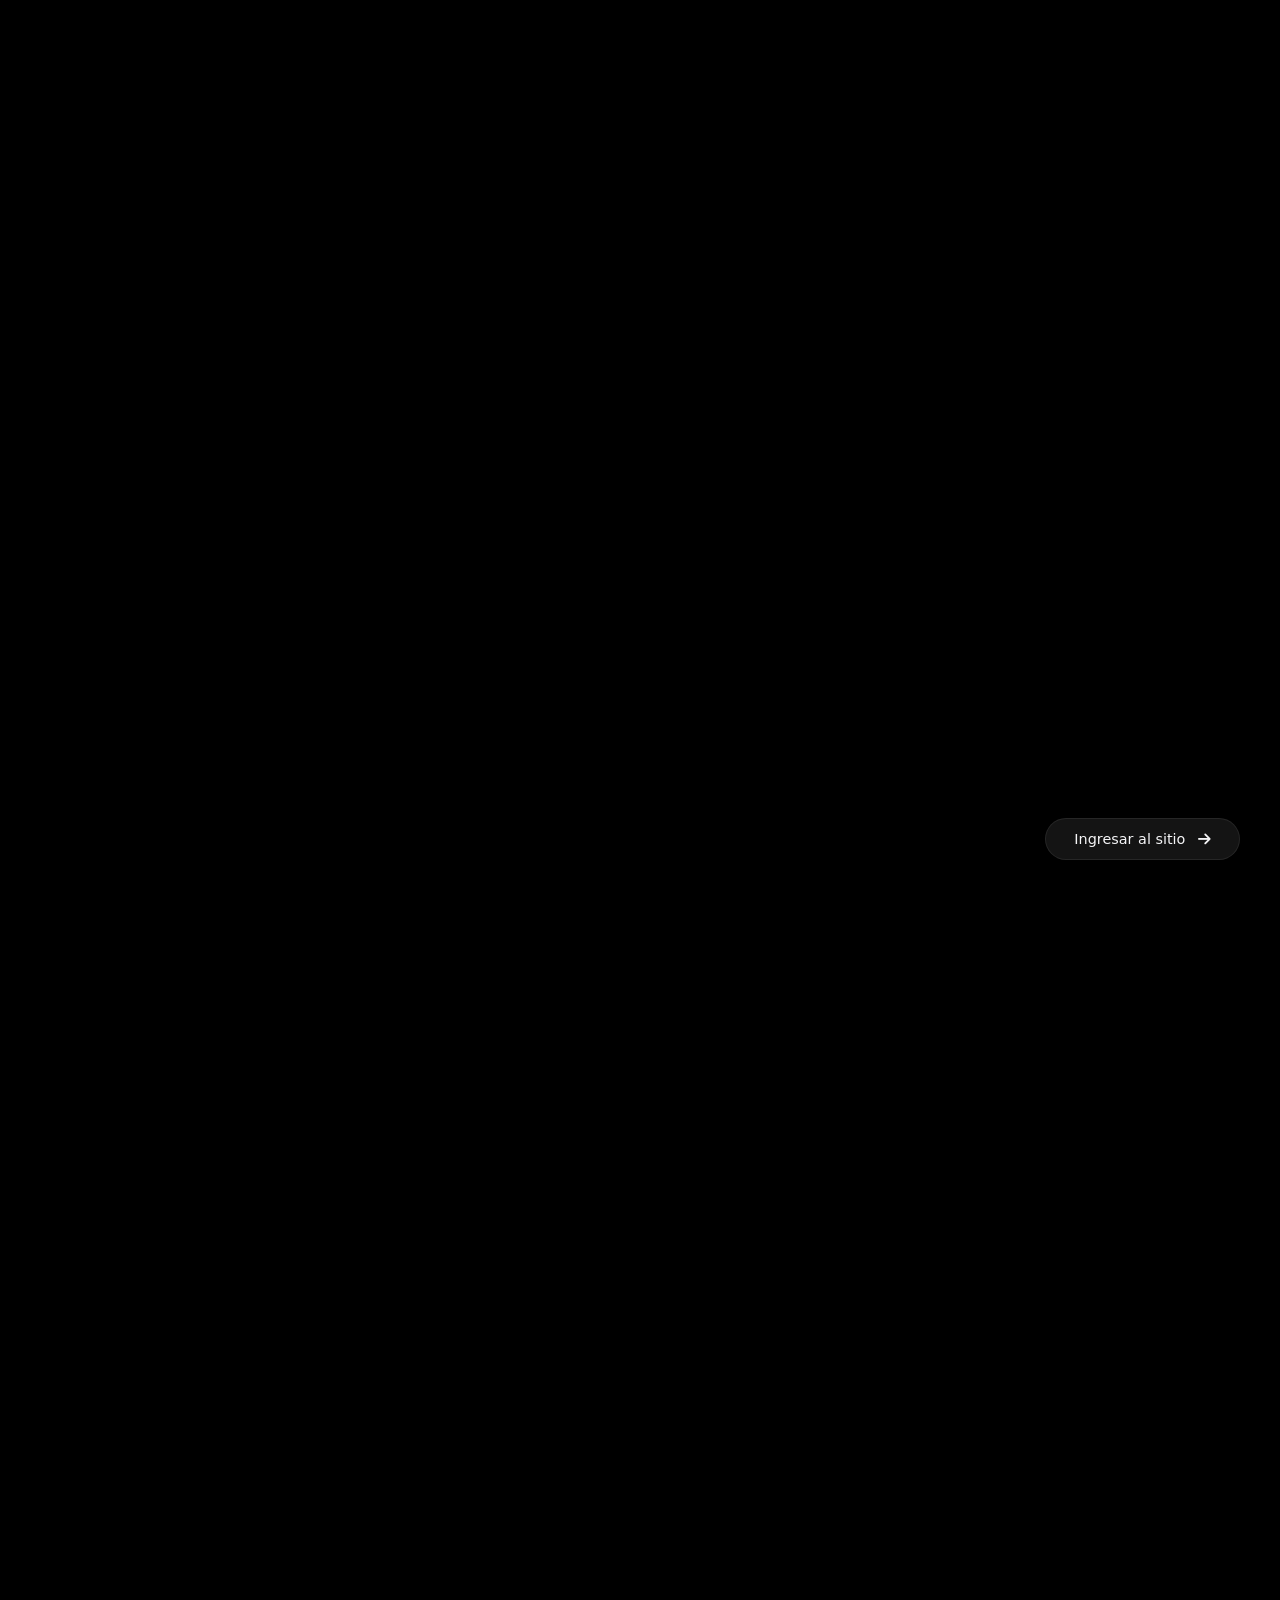
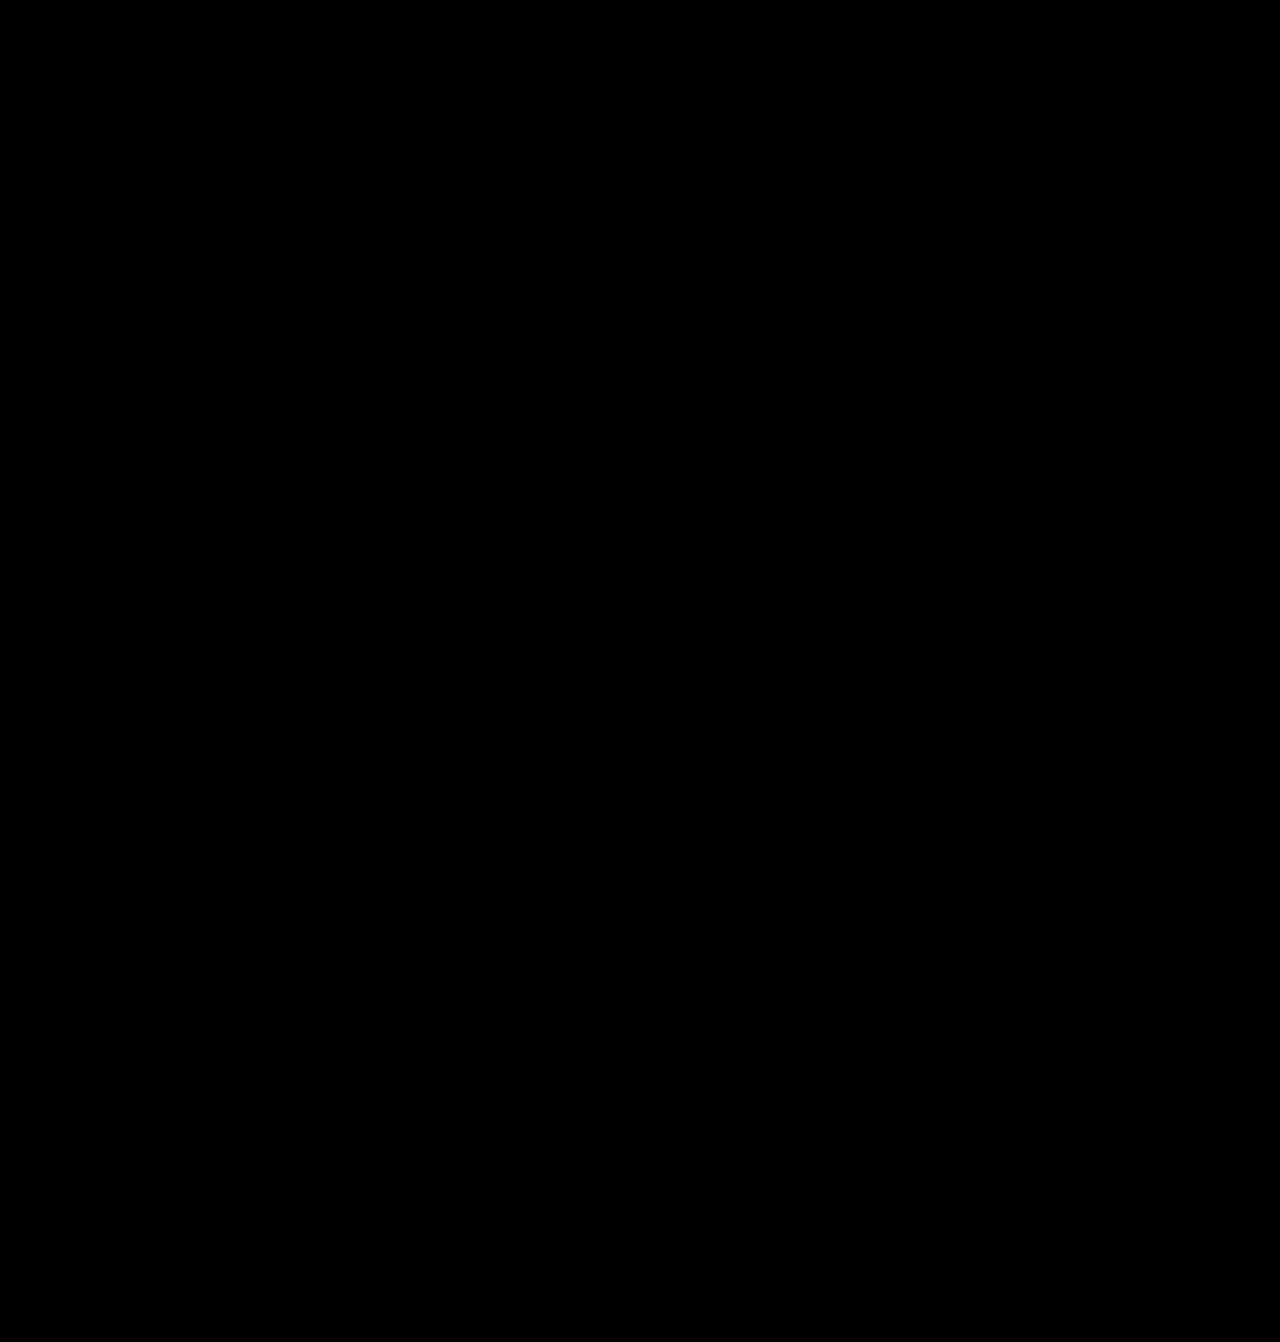
==== index.html @ df1c4340 "primer subida" ====
<!DOCTYPE html>
<html lang="es">
<head>
    <meta charset="UTF-8">
    <meta name="viewport" content="width=device-width, initial-scale=1.0">
    <title>Core Notebooks | Minimalist Premium Technology</title>
    
    <!-- Fontshare CDN: Imports General Sans (weights 400, 500, 600, 700) and Geist (weights 400, 500, 600, 700) -->
    <link href="https://api.fontshare.com/v2/css?f[]=general-sans@400,500,600,700&f[]=geist@400,500,600,700&display=swap" rel="stylesheet">
    
    <!-- FontAwesome for Premium Icons -->
    <link rel="stylesheet" href="https://cdnjs.cloudflare.com/ajax/libs/font-awesome/6.4.0/css/all.min.css">
    
    <!-- Custom CSS -->
    <link rel="stylesheet" href="style.css">
</head>
<body>

    <!-- SECTION 1: CINEMATIC FULLSCREEN INTRO OVERLAY -->
    <div id="intro-overlay" class="intro-active">
        <!-- Fullscreen Video -->
        <video id="intro-video" preload="auto" playsinline muted>
            <source src="intro.mp4" type="video/mp4">
        </video>

        <!-- Intro Text Overlay (fades in cinematically on top of video) -->
        <div id="intro-text-wrapper">
            <p class="intro-subtext animate-sub">INGENIERÍA A TU SERVICIO</p>
            <h1 class="intro-title animate-title">CORE NOTEBOOKS</h1>
            <p class="intro-description animate-desc">Importación directa de tecnología premium</p>
        </div>

        <!-- 3D Laptop Fallback Animation (shown only if video fails) -->
        <div id="laptop-fallback" class="laptop-3d" style="display: none;">
            <div class="keyboard-base"></div>
            <div class="lid-hinge">
                <div class="screen-lid">
                    <div class="screen-content">
                        <div class="core-logo-glow">
                            <i class="fa-solid fa-microchip logo-icon"></i>
                            <span>CORE</span>
                        </div>
                    </div>
                </div>
            </div>
        </div>

        <button id="skip-intro-btn" class="skip-btn">Ingresar al sitio <i class="fa-solid fa-arrow-right"></i></button>
    </div>

    <!-- SECTION 2: MAIN SITE CONTAINER -->
    <div id="app-container" class="app-hidden">
        
        <!-- HEADER / NAVIGATION -->
        <header class="main-header">
            <div class="nav-container">
                <a href="#" class="brand-logo" id="logo-link">
                    <i class="fa-solid fa-microchip"></i>
                    <span>Core Notebooks</span>
                </a>
                
                <!-- Central Navigation Menu (Geist Sans, text-base, text-foreground/90) -->
                <nav class="main-nav">
                    <a href="#hero" class="nav-link" id="nav-inicio-link">Inicio</a>
                    <a href="#catalog" class="nav-link" id="nav-catalog-link">Catálogo</a>
                    <a href="#nosotros" class="nav-link" id="nav-nosotros-link">Nosotros</a>
                    <a href="#advisor-anchor" class="nav-link" id="nav-advisor-link">Learning</a>
                    <a href="#dashboard" class="nav-link" id="nav-dashboard-link">Dashboard</a>
                </nav>

                <div class="header-actions">
                    <!-- Live exchange rate display -->
                    <div class="exchange-rate-badge" id="rate-badge" title="Cotización Dólar Blue (Live)">
                        <span>Dólar Blue: </span>
                        <strong id="blue-rate-value">Cargando...</strong>
                    </div>

                    <!-- Currency Switch Toggle (USD / ARS Blue) -->
                    <div class="currency-switch-container">
                        <span class="currency-label">USD</span>
                        <label class="switch">
                            <input type="checkbox" id="currency-toggle">
                            <span class="slider round"></span>
                        </label>
                        <span class="currency-label highlight-ars">ARS</span>
                    </div>

                    <!-- Config Settings Button -->
                    <button class="settings-btn" id="open-settings-btn" title="Configurar API Key">
                        <i class="fa-solid fa-gear"></i>
                    </button>

                    <!-- "Sign Up" button on the right (Geist Sans, text-base, font-normal) -->
                    <button class="btn-signup" id="signup-btn">Sign Up</button>
                </div>

                <!-- Mobile Menu Toggle -->
                <button class="mobile-menu-toggle" id="menu-toggle">
                    <i class="fa-solid fa-bars"></i>
                </button>
            </div>
        </header>

        <!-- LANDING VIEW CONTAINER -->
        <div id="landing-view" class="view-section">
            <!-- HERO SECTION -->
            <section id="hero" class="hero-section">
                <div class="hero-bg-glow"></div>
                <div class="hero-content">
                    <!-- Title Principal: General Sans, text-[230px], gradient effect -->
                    <h1 class="hero-main-title">CORE.</h1>
                    
                    <!-- Subtext: Centered, Geist Sans, text-lg, leading-8, opacity-80, split in 2 lines -->
                    <p class="hero-subtext-desc">
                        The most powerful hardware ever deployed<br/>for engineering and development.
                    </p>
                    
                    <!-- Action Button: Geist Sans, text-base, font-normal -->
                    <div class="hero-ctas">
                        <button class="btn-cta" id="hero-schedule-btn">Schedule a Consult</button>
                    </div>
                </div>
            </section>

            <!-- SOCIAL PROOF / MARQUEE SECTION -->
            <section class="social-proof-section">
                <div class="social-proof-container">
                    <!-- Left Intro Text: Geist Sans, text-sm, text-foreground/50, whitespace-nowrap, split in 2 lines -->
                    <div class="social-proof-intro">
                        Relied on by brands<br/>across the globe
                    </div>
                    
                    <!-- Right Brand Marquee: Geist Sans, text-base, font-semibold -->
                    <div class="brand-marquee-container">
                        <div class="brand-marquee-track">
                            <span class="brand-item">Vortex</span>
                            <span class="brand-item">Nimbus</span>
                            <span class="brand-item">Prysma</span>
                            <span class="brand-item">Aero</span>
                            <span class="brand-item">Apex</span>
                            <span class="brand-item">Spectra</span>
                            <span class="brand-item">Nova</span>
                            <span class="brand-item">Aura</span>
                            <!-- Repeat items to create endless scroll loop -->
                            <span class="brand-item">Vortex</span>
                            <span class="brand-item">Nimbus</span>
                            <span class="brand-item">Prysma</span>
                            <span class="brand-item">Aero</span>
                            <span class="brand-item">Apex</span>
                            <span class="brand-item">Spectra</span>
                            <span class="brand-item">Nova</span>
                            <span class="brand-item">Aura</span>
                        </div>
                    </div>
                </div>
            </section>

            <!-- FEATURED PRODUCTS SECTION -->
            <section id="featured-products" class="featured-section">
                <div class="section-header">
                    <span class="section-tag">Nuestras Recomendaciones</span>
                    <h2 class="section-title">Equipos Destacados</h2>
                    <p class="section-subtitle">Una selección de hardware de alta gama recomendado por ingenieros.</p>
                </div>
                <div id="featured-grid" class="products-grid">
                    <!-- Rendered dynamically -->
                </div>
                <div class="featured-cta-container" style="display: flex; justify-content: center; margin-top: 3rem;">
                    <button class="btn-cta" id="explore-catalog-btn">Explorar Catálogo Completo <i class="fa-solid fa-arrow-right"></i></button>
                </div>
            </section>

            <!-- ABOUT US SECTION -->
            <section id="nosotros" class="about-section">
                <div class="about-bg-decoration"></div>
                <div class="about-container">
                    <div class="about-content">
                        <span class="section-tag">¿Quiénes Somos?</span>
                        <h2 class="section-title">Ingeniería que importa.</h2>
                        <p class="about-text">
                            Somos <strong>Core Notebooks</strong>, un proyecto fundado por dos estudiantes de ingeniería apasionados por el hardware y la tecnología. Cansados de los sobreprecios y la falta de información técnica clara en el mercado local, decidimos unir fuerzas para importar de forma directa equipos seleccionados de alta calidad.
                        </p>
                        <div class="founders-cards">
                            <!-- Founder 1 -->
                            <div class="founder-card">
                                <div class="founder-avatar-placeholder">
                                    <i class="fa-solid fa-user-tie"></i>
                                </div>
                                <div class="founder-info">
                                    <h3>Felipe</h3>
                                    <p class="founder-title">Co-Fundador</p>
                                    <p class="founder-edu">Estudiante de Ingeniería en la <strong>UBA</strong></p>
                                </div>
                            </div>

                            <!-- Founder 2 -->
                            <div class="founder-card">
                                <div class="founder-avatar-placeholder">
                                    <i class="fa-solid fa-user-tie"></i>
                                </div>
                                <div class="founder-info">
                                    <h3>Joaquín</h3>
                                    <p class="founder-title">Co-Fundador</p>
                                    <p class="founder-edu">Estudiante de Ingeniería en la <strong>UNSAM</strong></p>
                                </div>
                            </div>
                        </div>
                        <p class="about-value-prop">
                            <i class="fa-solid fa-shield-halved"></i> Cada notebook que ingresa a nuestro catálogo es verificada técnicamente por nosotros antes de ser entregada, asegurando que recibas exactamente la potencia por la que pagás.
                        </p>
                    </div>
                    <div class="about-graphic">
                        <div class="glass-specs-box">
                            <div class="specs-title"><i class="fa-solid fa-circle-check"></i> El Compromiso Core</div>
                            <ul class="specs-list">
                                <li><i class="fa-solid fa-microchip text-accent"></i> Importación directa sin intermediarios</li>
                                <li><i class="fa-solid fa-calculator text-accent"></i> Precios claros en dólares y pesos blue</li>
                                <li><i class="fa-solid fa-laptop text-accent"></i> Asesoramiento técnico real y personalizado</li>
                                <li><i class="fa-solid fa-screwdriver-wrench text-accent"></i> Control de calidad de hardware individual</li>
                            </ul>
                        </div>
                    </div>
                </div>
            </section>

            <!-- WARRANTY SECTION -->
            <section id="warranty" class="warranty-section">
                <div class="warranty-container">
                    <div class="warranty-card-glass">
                        <div class="warranty-badge-glow"></div>
                        <div class="warranty-icon-box">
                            <i class="fa-solid fa-shield-halved"></i>
                        </div>
                        <div class="warranty-content-box">
                            <span class="section-tag">Compromiso de Confianza</span>
                            <h2 class="section-title">Garantía Absoluta Core</h2>
                            <p class="warranty-desc-text">
                                Comprar tecnología importada no tiene por qué ser un riesgo. Todos nuestros equipos incluyen la <strong>garantía original de fábrica</strong>. Adicionalmente, realizamos un control de calidad individual de hardware y pruebas de estabilidad exhaustivas antes de cada entrega. Si surge algún inconveniente, contás con soporte técnico directo con nosotros y nuestra <strong>garantía de satisfacción de devolución de dinero de 10 días</strong>.
                            </p>
                            <div class="warranty-grid">
                                <div class="w-item">
                                    <div class="w-item-icon"><i class="fa-solid fa-file-shield"></i></div>
                                    <div class="w-item-text">
                                        <h4>Garantía Oficial</h4>
                                        <p>Respaldo oficial del fabricante ante fallas mecánicas o de fábrica.</p>
                                    </div>
                                </div>
                                <div class="w-item">
                                    <div class="w-item-icon"><i class="fa-solid fa-user-shield"></i></div>
                                    <div class="w-item-text">
                                        <h4>Soporte Felipe y Joaquín</h4>
                                        <p>Atención y soporte técnico directo con nosotros, sin intermediarios ni demoras.</p>
                                    </div>
                                </div>
                                <div class="w-item">
                                    <div class="w-item-icon"><i class="fa-solid fa-rotate-left"></i></div>
                                    <div class="w-item-text">
                                        <h4>10 Días de Prueba</h4>
                                        <p>Probá la potencia de tu equipo sin compromisos. Si no te convence, te devolvemos el dinero.</p>
                                    </div>
                                </div>
                            </div>
                        </div>
                    </div>
                </div>
            </section>
        </div>

        <!-- CATALOG VIEW CONTAINER -->
        <div id="catalog-view" class="view-section hidden-view" style="display: none;">
            <!-- CATALOG SECTION -->
            <section id="catalog" class="catalog-section">
                <div class="section-header">
                    <span class="section-tag">Selección de Equipos</span>
                    <h2 class="section-title">El Catálogo Core</h2>
                    <p class="section-subtitle">Explorá nuestro stock disponible o realizá una búsqueda avanzada.</p>
                </div>

                <!-- Collapsible Filters Button -->
                <div class="filter-toggle-container" style="display: flex; justify-content: center; margin-bottom: 2.5rem;">
                    <button class="catalog-tab-btn" id="toggle-filters-btn">
                        <i class="fa-solid fa-sliders"></i> Filtros Avanzados
                    </button>
                </div>

                <!-- Filter Controls -->
                <div class="filter-panel filter-panel-collapsed" id="catalog-filter-panel">
                    <div class="search-bar-container">
                        <i class="fa-solid fa-magnifying-glass search-icon"></i>
                        <input type="text" id="catalog-search" placeholder="Buscar por procesador, ram, modelo o tipo...">
                    </div>

                    <div class="filters-row">
                        <!-- Brand Filter -->
                        <div class="filter-group">
                            <label class="filter-label">Marca</label>
                            <div class="filter-buttons" id="brand-filters">
                                <button class="filter-btn active" data-brand="all">Todas</button>
                                <button class="filter-btn" data-brand="Apple">Apple</button>
                                <button class="filter-btn" data-brand="ASUS">ASUS</button>
                                <button class="filter-btn" data-brand="Lenovo">Lenovo</button>
                                <button class="filter-btn" data-brand="HP">HP</button>
                                <button class="filter-btn" data-brand="Dell">Dell</button>
                                <button class="filter-btn" data-brand="Acer">Acer</button>
                            </div>
                        </div>

                        <!-- Category Filter -->
                        <div class="filter-group">
                            <label class="filter-label">Uso / Perfil</label>
                            <div class="filter-buttons" id="category-filters">
                                <button class="filter-btn active" data-category="all">Todos</button>
                                <button class="filter-btn" data-category="gaming" title="Gaming y Alto Rendimiento"><i class="fa-solid fa-gamepad"></i> Gaming</button>
                                <button class="filter-btn" data-category="productivity" title="Programación, Ingeniería, Oficina"><i class="fa-solid fa-laptop-code"></i> Productividad</button>
                                <button class="filter-btn" data-category="design" title="Edición de Video, Diseño Gráfico, MacBook"><i class="fa-solid fa-palette"></i> Diseño</button>
                                <button class="filter-btn" data-category="office" title="Estudios, Hogar, Oficina Básica"><i class="fa-solid fa-briefcase"></i> Oficina</button>
                            </div>
                        </div>
                    </div>

                    <div class="filters-row flex-between">
                        <!-- Price Range Slider -->
                        <div class="filter-group price-slider-group">
                            <label class="filter-label">Precio máximo: <span id="price-slider-value">$1000 USD</span></label>
                            <input type="range" id="price-range" min="300" max="4500" step="100" value="4500">
                        </div>

                        <button id="reset-filters" class="reset-btn"><i class="fa-solid fa-arrow-rotate-left"></i> Limpiar filtros</button>
                    </div>
                </div>

                <!-- Product Grid -->
                <div id="products-grid" class="products-grid">
                    <div class="grid-placeholder">Cargando notebooks disponibles...</div>
                </div>
            </section>
        </div>

        <!-- DASHBOARD VIEW CONTAINER -->
        <div id="dashboard-view" class="view-section hidden-view" style="display: none;">
            <section id="dashboard" class="catalog-section">
                <div class="dashboard-header-row" style="display: flex; justify-content: space-between; align-items: center; margin-bottom: 2.5rem;">
                    <h2 class="section-title" style="margin-bottom: 0;">Panel de Control Core</h2>
                    <div style="display: flex; gap: 12px;">
                        <button class="btn-admin" id="dashboard-add-product-btn">
                            <i class="fa-solid fa-plus"></i> Agregar Producto
                        </button>
                        <button class="btn-admin" id="dashboard-export-excel-btn">
                            <i class="fa-solid fa-file-excel"></i> Exportar a Excel
                        </button>
                    </div>
                </div>

                <!-- Dashboard Filter/Search -->
                <div class="search-bar-container" style="margin-bottom: 2rem;">
                    <i class="fa-solid fa-magnifying-glass search-icon"></i>
                    <input type="text" id="dashboard-search" placeholder="Buscar por ID, marca, modelo o especificaciones...">
                </div>

                <!-- Admin Products Table -->
                <div class="admin-table-wrapper" style="overflow-x: auto; background: var(--bg-card); border: 1px solid var(--border-color); border-radius: 18px; padding: 24px; backdrop-filter: blur(20px);">
                    <table class="admin-table" style="width: 100%; border-collapse: collapse; text-align: left;">
                        <thead>
                            <tr style="border-bottom: 1px solid var(--border-color); color: var(--text-secondary); font-size: 0.85rem; text-transform: uppercase; letter-spacing: 0.05em;">
                                <th style="padding: 12px 8px;">ID</th>
                                <th style="padding: 12px 8px;">Marca</th>
                                <th style="padding: 12px 8px;">Modelo</th>
                                <th style="padding: 12px 8px;">Categoría</th>
                                <th style="padding: 12px 8px;">Costo USD</th>
                                <th style="padding: 12px 8px; text-align: right;">Acciones</th>
                            </tr>
                        </thead>
                        <tbody id="dashboard-products-tbody">
                            <!-- Loaded dynamically -->
                        </tbody>
                    </table>
                </div>
            </section>
        </div>

        <!-- Anchor for learning link -->
        <div id="advisor-anchor"></div>

        <!-- FOOTER -->
        <footer class="main-footer">
            <div class="footer-container">
                <div class="footer-brand">
                    <div class="logo">
                        <i class="fa-solid fa-microchip"></i>
                        <span>Core Notebooks</span>
                    </div>
                    <p>Tecnología premium directa al usuario. Elegida por ingenieros.</p>
                </div>
                <div class="footer-links">
                    <h4>Navegación</h4>
                    <a href="#hero" id="footer-inicio-link">Inicio</a>
                    <a href="#catalog" id="footer-catalog-link">Catálogo</a>
                    <a href="#nosotros" id="footer-nosotros-link">Nosotros</a>
                    <a href="#dashboard" id="footer-dashboard-link">Dashboard</a>
                </div>
                <div class="footer-contact">
                    <h4>Contacto & Ventas</h4>
                    <p><i class="fa-brands fa-whatsapp text-accent"></i> WhatsApp: +54 9 11 3456-7890</p>
                    <p><i class="fa-solid fa-envelope text-accent"></i> ventas@corenotebooks.com</p>
                    <p><i class="fa-solid fa-location-dot text-accent"></i> Buenos Aires, Argentina</p>
                </div>
            </div>
            <div class="footer-bottom">
                <p>&copy; 2026 Core Notebooks. Todos los derechos reservados. Las especificaciones y precios están sujetos a variaciones del mercado.</p>
            </div>
        </footer>

        <!-- GEMINI AI FLOATING WIDGET -->
        <div id="ai-advisor-widget">
            <!-- Floating Bubble -->
            <button id="ai-bubble-trigger" class="ai-bubble" title="Preguntale a nuestro Asesor AI">
                <div class="pulse-ring"></div>
                <i class="fa-solid fa-wand-magic-sparkles"></i>
                <span class="bubble-tooltip">¿Buscás laptop? Ayuda AI</span>
            </button>

            <!-- Chat Panel Slide-out -->
            <div id="ai-chat-panel" class="chat-panel-hidden">
                <div class="chat-panel-header">
                    <div class="ai-profile">
                        <div class="ai-avatar">
                            <i class="fa-solid fa-brain"></i>
                        </div>
                        <div class="ai-details">
                            <h3>Asesor Core AI</h3>
                            <span class="ai-status"><span class="status-dot"></span>Online (Gemini 1.5 Flash)</span>
                        </div>
                    </div>
                    <button id="close-chat-btn" class="close-btn"><i class="fa-solid fa-xmark"></i></button>
                </div>

                <div class="chat-messages" id="chat-messages-container">
                    <div class="chat-msg ai-msg">
                        <p>¡Hola! Soy tu <strong>Asesor Core AI</strong> de notebooks. 💻🧠</p>
                        <p>Estoy conectado al catálogo de Core Notebooks para recomendarte el equipo exacto que necesitás. Contame: ¿para qué vas a usar la notebook (estudiar, gaming, diseño, oficina)? ¿Y cuál es tu presupuesto estimado?</p>
                    </div>
                </div>

                <div class="chat-quick-replies">
                    <button class="quick-reply-btn" data-reply="Busco una notebook barata para estudiar y oficina.">Estudiar/Oficina 📚</button>
                    <button class="quick-reply-btn" data-reply="Necesito una notebook gamer con placa de video RTX.">Gaming 🎮</button>
                    <button class="quick-reply-btn" data-reply="Busco algo potente para edición de video y diseño.">Diseño / Edición 🎨</button>
                </div>

                <div class="chat-input-area">
                    <textarea id="chat-input" placeholder="Preguntame lo que quieras..." rows="1"></textarea>
                    <button id="send-chat-btn" class="send-btn" disabled><i class="fa-solid fa-paper-plane"></i></button>
                </div>
            </div>
        </div>

        <!-- SETTINGS MODAL (Gemini API Key configuration) -->
        <div id="settings-modal" class="modal-overlay">
            <div class="modal-content settings-modal-content">
                <div class="modal-header">
                    <h2><i class="fa-solid fa-gear"></i> Configuración del Asesor AI</h2>
                    <button class="modal-close" id="close-settings-btn"><i class="fa-solid fa-xmark"></i></button>
                </div>
                <div class="modal-body">
                    <p>Para habilitar el <strong>Asesor Core AI</strong> interactivo en esta computadora, es necesario ingresar tu API Key de Gemini (Google AI Studio). La key se guarda de forma segura únicamente en tu navegador (`localStorage`).</p>
                    
                    <div class="input-group">
                        <label for="gemini-api-key">Gemini API Key:</label>
                        <div class="password-input-wrapper">
                            <input type="password" id="gemini-api-key" placeholder="AIzaSy...">
                            <button id="toggle-key-visibility" class="view-key-btn"><i class="fa-solid fa-eye"></i></button>
                        </div>
                        <span class="input-helper">¿No tenés una API Key? Podés obtener una gratis en <a href="https://aistudio.google.com/" target="_blank">Google AI Studio</a>.</span>
                    </div>

                    <div class="key-status-badge idel-status" id="key-status">
                        <i class="fa-solid fa-circle-question"></i> API Key no configurada. El asesor AI funcionará con respuestas de simulación locales.
                    </div>
                </div>
                <div class="modal-footer">
                    <button class="btn btn-secondary" id="clear-settings-btn">Borrar Key</button>
                    <button class="btn btn-primary" id="save-settings-btn">Guardar Cambios</button>
                </div>
            </div>
        </div>

        <!-- PRODUCT DETAIL MODAL -->
        <div id="detail-modal" class="modal-overlay">
            <div class="modal-content detail-modal-content">
                <div id="detail-modal-body">
                    <!-- Loaded dynamically -->
                </div>
            </div>
        </div>

        <!-- DASHBOARD EDIT MODAL -->
        <div id="dashboard-edit-modal" class="modal-overlay">
            <div class="modal-content settings-modal-content" style="max-width: 600px;">
                <div class="modal-header">
                    <h2 id="edit-modal-title"><i class="fa-solid fa-pen-to-square"></i> Editar Producto</h2>
                    <button class="modal-close" id="close-edit-modal-btn"><i class="fa-solid fa-xmark"></i></button>
                </div>
                <div class="modal-body" style="max-height: 70vh; overflow-y: auto; padding-right: 10px;">
                    <form id="edit-product-form">
                        <input type="hidden" id="edit-product-id">
                        
                        <div class="input-group">
                            <label for="edit-product-name">Nombre / Modelo Completo:</label>
                            <input type="text" id="edit-product-name" required placeholder="Notebook Gamer HP Victus...">
                        </div>
                        
                        <div style="display: grid; grid-template-columns: 1fr 1fr; gap: 16px;">
                            <div class="input-group">
                                <label for="edit-product-brand">Marca:</label>
                                <input type="text" id="edit-product-brand" required placeholder="HP, Apple, ASUS...">
                            </div>
                            <div class="input-group">
                                <label for="edit-product-price">Costo Proveedor (USD):</label>
                                <input type="number" id="edit-product-price" step="0.01" required placeholder="789.00">
                            </div>
                        </div>

                        <div style="display: grid; grid-template-columns: 1fr 1fr; gap: 16px;">
                            <div class="input-group">
                                <label for="edit-product-category">Categoría (Perfil):</label>
                                <select id="edit-product-category" required style="width: 100%; background: rgba(255,255,255,0.04); border: 1px solid var(--border-color); color: var(--text-primary); padding: 12px; border-radius: 12px; font-family: var(--font-body); outline: none;">
                                    <option value="gaming" style="background:#0b0b0c;">Gaming</option>
                                    <option value="productivity" style="background:#0b0b0c;">Productividad</option>
                                    <option value="design" style="background:#0b0b0c;">Diseño</option>
                                    <option value="office" style="background:#0b0b0c;">Oficina</option>
                                </select>
                            </div>
                            <div class="input-group">
                                <label for="edit-product-type">Tipo de Equipo:</label>
                                <select id="edit-product-type" required style="width: 100%; background: rgba(255,255,255,0.04); border: 1px solid var(--border-color); color: var(--text-primary); padding: 12px; border-radius: 12px; font-family: var(--font-body); outline: none;">
                                    <option value="notebook" style="background:#0b0b0c;">Notebook</option>
                                    <option value="desktop" style="background:#0b0b0c;">PC Escritorio</option>
                                </select>
                            </div>
                        </div>

                        <h3 class="filter-label" style="margin-top: 1.5rem; margin-bottom: 0.5rem; border-bottom: 1px solid var(--border-color); padding-bottom: 4px;">Especificaciones Técnicas</h3>
                        
                        <div style="display: grid; grid-template-columns: 1fr 1fr; gap: 16px;">
                            <div class="input-group">
                                <label for="edit-product-cpu">CPU:</label>
                                <input type="text" id="edit-product-cpu" required placeholder="AMD Ryzen 7 7445HS">
                            </div>
                            <div class="input-group">
                                <label for="edit-product-ram">RAM:</label>
                                <input type="text" id="edit-product-ram" required placeholder="16 GB DDR5">
                            </div>
                        </div>

                        <div style="display: grid; grid-template-columns: 1fr 1fr; gap: 16px;">
                            <div class="input-group">
                                <label for="edit-product-ssd">SSD / Almacenamiento:</label>
                                <input type="text" id="edit-product-ssd" required placeholder="512 GB NVMe SSD">
                            </div>
                            <div class="input-group">
                                <label for="edit-product-screen">Pantalla / Gabinete:</label>
                                <input type="text" id="edit-product-screen" required placeholder="15.6&quot; FHD IPS 144Hz">
                            </div>
                        </div>

                        <div style="display: grid; grid-template-columns: 1fr 1fr; gap: 16px;">
                            <div class="input-group">
                                <label for="edit-product-gpu">GPU / Gráficos:</label>
                                <input type="text" id="edit-product-gpu" required placeholder="RTX 4050 6GB">
                            </div>
                            <div class="input-group">
                                <label for="edit-product-os">Sistema Operativo:</label>
                                <input type="text" id="edit-product-os" required placeholder="Windows 11 Home">
                            </div>
                        </div>

                        <h3 class="filter-label" style="margin-top: 1.5rem; margin-bottom: 0.5rem; border-bottom: 1px solid var(--border-color); padding-bottom: 4px;">Imágenes</h3>
                        
                        <div class="input-group">
                            <label>Imagen del Producto:</label>
                            <input type="file" id="edit-product-file" accept="image/*" style="margin-bottom: 10px;">
                            <div id="edit-product-image-preview-container" style="width: 120px; height: 120px; border: 1px dashed var(--border-color); border-radius: 12px; display: flex; align-items: center; justify-content: center; overflow: hidden; background: rgba(0,0,0,0.2);">
                                <img id="edit-product-image-preview" src="" alt="Previsualización" style="max-width: 100%; max-height: 100%; object-fit: contain; display: none;">
                                <span id="edit-product-image-placeholder" style="font-size: 0.8rem; color: var(--text-muted);">Sin Imagen</span>
                            </div>
                        </div>
                    </form>
                </div>
                <div class="modal-footer">
                    <button class="btn btn-secondary" id="cancel-edit-modal-btn">Cancelar</button>
                    <button class="btn btn-primary" id="save-product-btn">Guardar Cambios</button>
                </div>
            </div>
        </div>

    </div>

    <!-- Core App JS -->
    <script src="app.js"></script>
</body>
</html>
---- style.css ----
/* ==========================================================================
   CORE NOTEBOOKS - DESIGN SYSTEM
   Fonts: General Sans (Headings) & Geist (Body, UI, Navbar)
   Theme: High-Tech Dark Mode, Apple & 21st.dev inspired
   ========================================================================== */

/* 1. IMPORTS & SYSTEM VARIABLES */
@import url('https://api.fontshare.com/v2/css?f[]=general-sans@400,500,600,700&f[]=geist@400,500,600,700&display=swap');

:root {
    --bg-black: #000000;
    --bg-dark-gray: #0b0b0c;
    --bg-card: rgba(22, 22, 23, 0.7);
    --bg-card-hover: rgba(30, 30, 32, 0.85);
    
    --text-primary: #f5f5f7;
    --text-secondary: #86868b;
    --text-muted: #6e6e73;
    
    --accent-blue: #0071e3;
    --accent-blue-hover: #147ce5;
    --accent-glow: rgba(0, 113, 227, 0.4);
    --accent-green: #25d366; /* WhatsApp Green */
    --accent-green-hover: #20ba59;
    
    --border-color: rgba(255, 255, 255, 0.08);
    --border-hover: rgba(255, 255, 255, 0.18);
    
    /* Font Families specified in prompt */
    --font-heading: 'General Sans', -apple-system, BlinkMacSystemFont, sans-serif;
    --font-body: 'Geist', 'Inter', system-ui, sans-serif;
    
    --transition-fast: 0.2s cubic-bezier(0.25, 0.1, 0.25, 1);
    --transition-normal: 0.4s cubic-bezier(0.25, 0.8, 0.25, 1);
    --transition-slow: 0.8s cubic-bezier(0.25, 1, 0.5, 1);
}

/* 2. BASE RESET */
* {
    margin: 0;
    padding: 0;
    box-sizing: border-box;
    scroll-behavior: smooth;
}

body {
    background-color: var(--bg-black);
    color: var(--text-primary);
    font-family: var(--font-body);
    -webkit-font-smoothing: antialiased;
    overflow-x: hidden;
}

::-webkit-scrollbar {
    width: 8px;
    height: 8px;
}

::-webkit-scrollbar-track {
    background: var(--bg-black);
}

::-webkit-scrollbar-thumb {
    background: #333335;
    border-radius: 4px;
}

::-webkit-scrollbar-thumb:hover {
    background: #444447;
}

a {
    color: inherit;
    text-decoration: none;
}

/* 3. CINEMATIC FULLSCREEN INTRO OVERLAY */
#intro-overlay {
    position: fixed;
    top: 0;
    left: 0;
    width: 100vw;
    height: 100vh;
    background-color: var(--bg-black);
    z-index: 9999;
    display: flex;
    justify-content: center;
    align-items: center;
    overflow: hidden;
    transition: opacity 1s cubic-bezier(0.25, 1, 0.5, 1), visibility 1s;
}

.intro-active {
    opacity: 1;
    visibility: visible;
}

.intro-fading {
    opacity: 0;
    visibility: hidden;
    pointer-events: none;
}

#intro-video {
    position: absolute;
    top: 0;
    left: 0;
    width: 100vw;
    height: 100vh;
    object-fit: cover;
    z-index: 1;
}

#intro-text-wrapper {
    position: relative;
    z-index: 2;
    text-align: center;
    padding: 2rem;
    perspective: 1000px;
    opacity: 0;
    pointer-events: none;
    transition: opacity 0.6s ease;
}

#intro-text-wrapper.text-visible {
    opacity: 1;
    pointer-events: auto;
}

.intro-subtext {
    font-family: var(--font-body);
    font-size: 0.85rem;
    letter-spacing: 0.3em;
    color: var(--text-secondary);
    margin-bottom: 0.5rem;
    opacity: 0;
    transform: translateY(15px);
}

.intro-title {
    font-family: var(--font-heading);
    font-size: 3.5rem;
    font-weight: 700;
    letter-spacing: -0.02em;
    background: linear-gradient(180deg, #ffffff 30%, #a1a1a6 100%);
    -webkit-background-clip: text;
    -webkit-text-fill-color: transparent;
    margin-bottom: 0.5rem;
    opacity: 0;
    transform: translateY(20px);
}

.intro-description {
    font-size: 1.1rem;
    color: var(--text-muted);
    opacity: 0;
    transform: translateY(15px);
}

#intro-text-wrapper.text-visible .animate-sub {
    animation: fadeInUp 1s forwards 0.2s;
}
#intro-text-wrapper.text-visible .animate-title {
    animation: fadeInUp 1.2s forwards 0.4s;
}
#intro-text-wrapper.text-visible .animate-desc {
    animation: fadeInUp 1.2s forwards 0.6s;
}

@keyframes fadeInUp {
    to {
        opacity: 1;
        transform: translateY(0);
    }
}

.skip-btn {
    position: absolute;
    bottom: 40px;
    right: 40px;
    background: rgba(255, 255, 255, 0.08);
    border: 1px solid var(--border-color);
    color: var(--text-primary);
    font-family: var(--font-body);
    font-size: 0.9rem;
    font-weight: 500;
    padding: 0.75rem 1.75rem;
    border-radius: 30px;
    cursor: pointer;
    backdrop-filter: blur(10px);
    transition: all var(--transition-fast);
    z-index: 3;
}

.skip-btn:hover {
    background: rgba(255, 255, 255, 0.15);
    border-color: var(--border-hover);
    transform: translateY(-2px);
}

.skip-btn i {
    margin-left: 0.5rem;
    transition: transform var(--transition-fast);
}

.skip-btn:hover i {
    transform: translateX(3px);
}

/* Fallback CSS 3D laptop (only shown if video fails) */
.laptop-3d {
    position: absolute;
    width: 300px;
    height: 200px;
    perspective: 800px;
    display: flex;
    flex-direction: column;
    align-items: center;
    justify-content: flex-end;
    z-index: 2;
}

.keyboard-base {
    width: 280px;
    height: 12px;
    background: linear-gradient(180deg, #222225 0%, #111112 100%);
    border-radius: 4px 4px 10px 10px;
    box-shadow: 0 8px 20px rgba(0, 0, 0, 0.8);
    position: relative;
    z-index: 5;
}

.lid-hinge {
    position: absolute;
    bottom: 10px;
    width: 240px;
    height: 6px;
    background: #0a0a0b;
    z-index: 4;
}

.screen-lid {
    position: absolute;
    bottom: 3px;
    width: 270px;
    height: 175px;
    background: linear-gradient(135deg, #1d1d1f 0%, #111112 100%);
    border: 1.5px solid #2a2a2e;
    border-radius: 8px 8px 0 0;
    transform-origin: bottom center;
    transform: rotateX(0deg);
    transition: transform 2.2s cubic-bezier(0.25, 1, 0.5, 1);
    display: flex;
    justify-content: center;
    align-items: center;
    z-index: 3;
}

.screen-content {
    width: 258px;
    height: 163px;
    background-color: #050505;
    border-radius: 5px;
    display: flex;
    justify-content: center;
    align-items: center;
    opacity: 0;
    transition: opacity 1.5s ease-in-out 1s;
}

.core-logo-glow {
    display: flex;
    flex-direction: column;
    align-items: center;
    color: var(--text-primary);
}

.logo-icon {
    font-size: 2.2rem;
    margin-bottom: 0.6rem;
    color: var(--accent-blue);
    filter: drop-shadow(0 0 8px var(--accent-blue));
}

.laptop-3d.open-lid .screen-lid {
    transform: rotateX(-115deg);
}

.laptop-3d.open-lid .screen-content {
    opacity: 1;
}

/* 4. MAIN APP CONTAINER */
#app-container {
    width: 100%;
    min-height: 100vh;
    display: flex;
    flex-direction: column;
    transition: opacity 1.2s cubic-bezier(0.25, 1, 0.5, 1);
}

.app-hidden {
    opacity: 0;
    pointer-events: none;
}

.app-visible {
    opacity: 1;
    pointer-events: auto;
}

/* 5. HEADER & NAVIGATION */
.main-header {
    position: fixed;
    top: 0;
    left: 0;
    width: 100%;
    height: 58px;
    background-color: rgba(0, 0, 0, 0.7);
    backdrop-filter: blur(20px);
    -webkit-backdrop-filter: blur(20px);
    border-bottom: 1px solid var(--border-color);
    z-index: 100;
}

.nav-container {
    max-width: 1200px;
    height: 100%;
    margin: 0 auto;
    padding: 0 24px;
    display: flex;
    justify-content: space-between;
    align-items: center;
}

.brand-logo {
    display: flex;
    align-items: center;
    gap: 8px;
    font-family: var(--font-heading);
    font-weight: 600;
    font-size: 1.25rem;
    color: var(--text-primary);
}

.brand-logo i {
    color: var(--accent-blue);
}

/* Navbar Menu */
.main-nav {
    display: flex;
    gap: 36px;
}

.nav-link {
    font-family: var(--font-body);
    font-size: 16px;
    font-weight: 400;
    color: rgba(245, 245, 247, 0.9);
    transition: color var(--transition-fast), border-color var(--transition-fast);
    padding: 6px 0;
    border-bottom: 2px solid transparent;
}

.nav-link:hover {
    color: var(--text-primary);
}

.nav-link.active {
    color: var(--text-primary);
    border-bottom-color: var(--accent-blue);
}

.header-actions {
    display: flex;
    align-items: center;
    gap: 24px;
}

.exchange-rate-badge {
    background: rgba(255, 255, 255, 0.04);
    border: 1px solid var(--border-color);
    padding: 5px 12px;
    border-radius: 12px;
    font-size: 0.75rem;
    color: var(--text-secondary);
    display: flex;
    align-items: center;
    gap: 5px;
    font-family: var(--font-body);
}

.exchange-rate-badge strong {
    color: var(--text-primary);
}

.currency-switch-container {
    display: flex;
    align-items: center;
    gap: 8px;
}

.currency-label {
    font-size: 0.78rem;
    font-weight: 600;
    color: var(--text-secondary);
}

.switch {
    position: relative;
    display: inline-block;
    width: 36px;
    height: 20px;
}

.switch input {
    opacity: 0;
    width: 0;
    height: 0;
}

.slider {
    position: absolute;
    cursor: pointer;
    top: 0; left: 0; right: 0; bottom: 0;
    background-color: #333336;
    transition: .3s cubic-bezier(0.25, 0.8, 0.25, 1);
    border-radius: 20px;
}

.slider:before {
    position: absolute;
    content: "";
    height: 14px;
    width: 14px;
    left: 3px;
    bottom: 3px;
    background-color: white;
    transition: .3s cubic-bezier(0.25, 0.8, 0.25, 1);
    border-radius: 50%;
}

input:checked + .slider {
    background-color: var(--accent-blue);
}

input:checked + .slider:before {
    transform: translateX(16px);
}

.settings-btn {
    background: none;
    border: none;
    color: var(--text-secondary);
    cursor: pointer;
    font-size: 1.1rem;
    transition: color var(--transition-fast);
}

.settings-btn:hover {
    color: var(--text-primary);
}

/* Button Sign Up */
.btn-signup {
    font-family: var(--font-body);
    font-size: 16px;
    font-weight: 400;
    background-color: rgba(255, 255, 255, 0.08);
    border: 1px solid var(--border-color);
    color: var(--text-primary);
    padding: 8px 18px;
    border-radius: 18px;
    cursor: pointer;
    transition: all var(--transition-fast);
}

.btn-signup:hover {
    background-color: var(--text-primary);
    color: var(--bg-black);
    border-color: var(--text-primary);
}

.mobile-menu-toggle {
    display: none;
    background: none;
    border: none;
    color: var(--text-primary);
    font-size: 1.35rem;
    cursor: pointer;
}

/* 6. HERO SECTION */
.hero-section {
    position: relative;
    padding-top: 180px;
    padding-bottom: 60px;
    display: flex;
    flex-direction: column;
    align-items: center;
    text-align: center;
    overflow: hidden;
}

.hero-bg-glow {
    position: absolute;
    top: -20%;
    left: 50%;
    transform: translateX(-50%);
    width: 80%;
    max-width: 1400px;
    height: 700px;
    background: radial-gradient(circle, rgba(58, 123, 191, 0.08) 0%, transparent 70%);
    z-index: 1;
    pointer-events: none;
}

.hero-content {
    max-width: 1100px;
    padding: 0 24px;
    z-index: 2;
    display: flex;
    flex-direction: column;
    align-items: center;
}

/* Título Principal ("CORE.") */
.hero-main-title {
    font-family: var(--font-heading);
    font-size: 230px;
    font-weight: 400;
    line-height: 1.02;
    letter-spacing: -0.024em;
    margin-bottom: 2rem;
    
    background: linear-gradient(223deg, #E8E8E9 0%, #3A7BBF 104.15%);
    -webkit-background-clip: text;
    -webkit-text-fill-color: transparent;
}

/* Subtext */
.hero-subtext-desc {
    font-family: var(--font-body);
    font-size: 18px;
    line-height: 32px;
    color: var(--text-primary);
    opacity: 0.8;
    max-width: 600px;
    margin: 0 auto 2.5rem auto;
}

/* CTA */
.btn-cta {
    font-family: var(--font-body);
    font-size: 16px;
    font-weight: 400;
    background: linear-gradient(135deg, var(--accent-blue) 0%, #1c5ec8 100%);
    color: white;
    border: none;
    padding: 14px 32px;
    border-radius: 28px;
    cursor: pointer;
    transition: all var(--transition-fast);
    box-shadow: 0 4px 15px rgba(0, 113, 227, 0.25);
}

.btn-cta:hover {
    transform: translateY(-2px);
    box-shadow: 0 6px 20px rgba(0, 113, 227, 0.4);
}

/* 7. SOCIAL PROOF / MARQUEE SECTION */
.social-proof-section {
    background-color: var(--bg-black);
    padding: 40px 0;
    border-bottom: 1px solid var(--border-color);
    position: relative;
    z-index: 2;
    width: 100%;
}

.social-proof-container {
    max-width: 1200px;
    margin: 0 auto;
    padding: 0 24px;
    display: flex;
    align-items: center;
    gap: 40px;
}

.social-proof-intro {
    font-family: var(--font-body);
    font-size: 14px;
    line-height: 1.4;
    color: var(--text-secondary);
    opacity: 0.5;
    white-space: nowrap;
    flex-shrink: 0;
    text-align: left;
}

.brand-marquee-container {
    overflow: hidden;
    width: 100%;
    position: relative;
    mask-image: linear-gradient(to right, transparent, black 10%, black 90%, transparent);
    -webkit-mask-image: linear-gradient(to right, transparent, black 10%, black 90%, transparent);
}

.brand-marquee-track {
    display: flex;
    gap: 60px;
    width: max-content;
    animation: marqueeScroll 25s linear infinite;
}

.brand-item {
    font-family: var(--font-body);
    font-size: 16px;
    font-weight: 600;
    color: var(--text-primary);
    opacity: 0.7;
    transition: opacity var(--transition-fast);
}

.brand-item:hover {
    opacity: 1;
}

@keyframes marqueeScroll {
    0% { transform: translateX(0); }
    100% { transform: translateX(-50%); }
}

/* 8. CATALOG SECTION & TAB SWITCHER */
.catalog-section {
    max-width: 1200px;
    margin: 0 auto;
    padding: 80px 24px;
}

.section-header {
    text-align: center;
    margin-bottom: 2rem; /* Reduced to sit neatly with tabs */
}

.section-tag {
    font-size: 0.72rem;
    font-weight: 600;
    color: var(--accent-blue);
    letter-spacing: 0.15em;
    text-transform: uppercase;
    margin-bottom: 0.5rem;
    display: block;
}

.section-title {
    font-family: var(--font-heading);
    font-size: 2.2rem;
    font-weight: 600;
    margin-bottom: 0.8rem;
    letter-spacing: -0.01em;
}

.section-subtitle {
    font-size: 1.05rem;
    color: var(--text-secondary);
    max-width: 500px;
    margin: 0 auto;
}

/* Catalog tab switcher: Separates filter matching from general stock inventory */
.catalog-tabs-container {
    display: flex;
    justify-content: center;
    gap: 16px;
    margin-bottom: 2.5rem;
    position: relative;
    z-index: 5;
}

.catalog-tab-btn {
    font-family: var(--font-body);
    font-size: 15px;
    font-weight: 500;
    background-color: rgba(255, 255, 255, 0.02);
    border: 1px solid var(--border-color);
    color: var(--text-secondary);
    padding: 12px 24px;
    border-radius: 30px;
    cursor: pointer;
    display: flex;
    align-items: center;
    gap: 8px;
    transition: all var(--transition-fast);
}

.catalog-tab-btn:hover {
    background-color: rgba(255, 255, 255, 0.06);
    color: var(--text-primary);
    border-color: var(--border-hover);
}

.catalog-tab-btn.active {
    background: linear-gradient(135deg, var(--accent-blue) 0%, #1c5ec8 100%);
    color: white;
    border-color: var(--accent-blue);
    box-shadow: 0 4px 15px var(--accent-glow);
}

/* Filters Panel */
.filter-panel {
    background: var(--bg-card);
    border: 1px solid var(--border-color);
    border-radius: 18px;
    padding: 24px;
    backdrop-filter: blur(20px);
    margin-bottom: 3rem;
    box-shadow: 0 10px 30px rgba(0,0,0,0.3);
    transition: max-height 0.4s cubic-bezier(0.25, 0.8, 0.25, 1), opacity 0.3s ease-out, margin 0.4s ease-out, padding 0.4s ease-out, border-color 0.4s ease-out;
    overflow: hidden;
    max-height: 450px;
}

.filter-panel-collapsed {
    max-height: 0 !important;
    opacity: 0 !important;
    padding-top: 0 !important;
    padding-bottom: 0 !important;
    margin-bottom: 0 !important;
    border-color: transparent !important;
    pointer-events: none;
}

.search-bar-container {
    position: relative;
    width: 100%;
    margin-bottom: 20px;
}

.search-bar-container input {
    width: 100%;
    background-color: rgba(255, 255, 255, 0.04);
    border: 1px solid var(--border-color);
    border-radius: 12px;
    padding: 14px 14px 14px 44px;
    color: var(--text-primary);
    font-family: var(--font-body);
    font-size: 0.92rem;
    transition: all var(--transition-fast);
}

.search-bar-container input:focus {
    outline: none;
    border-color: var(--accent-blue);
    background-color: rgba(255, 255, 255, 0.08);
    box-shadow: 0 0 10px rgba(0, 113, 227, 0.15);
}

.search-icon {
    position: absolute;
    left: 16px;
    top: 50%;
    transform: translateY(-50%);
    color: var(--text-muted);
    font-size: 0.95rem;
}

.filters-row {
    display: flex;
    flex-wrap: wrap;
    gap: 24px;
    margin-bottom: 20px;
}

.filters-row.flex-between {
    justify-content: space-between;
    align-items: center;
    margin-bottom: 0;
}

.filter-group {
    flex: 1;
    min-width: 250px;
}

.filter-label {
    display: block;
    font-size: 0.72rem;
    font-weight: 600;
    color: var(--text-secondary);
    text-transform: uppercase;
    letter-spacing: 0.1em;
    margin-bottom: 8px;
}

.filter-buttons {
    display: flex;
    flex-wrap: wrap;
    gap: 8px;
}

.filter-btn {
    background: rgba(255, 255, 255, 0.03);
    border: 1px solid var(--border-color);
    color: var(--text-secondary);
    font-family: var(--font-body);
    font-size: 0.8rem;
    font-weight: 500;
    padding: 8px 14px;
    border-radius: 8px;
    cursor: pointer;
    transition: all var(--transition-fast);
}

.filter-btn:hover {
    background: rgba(255, 255, 255, 0.08);
    color: var(--text-primary);
}

.filter-btn.active {
    background-color: var(--text-primary);
    color: var(--bg-black);
    border-color: var(--text-primary);
    font-weight: 600;
}

.price-slider-group {
    max-width: 400px;
}

.price-slider-group input[type="range"] {
    -webkit-appearance: none;
    width: 100%;
    height: 4px;
    background: #333;
    border-radius: 2px;
    outline: none;
}

.price-slider-group input[type="range"]::-webkit-slider-thumb {
    -webkit-appearance: none;
    width: 16px;
    height: 16px;
    border-radius: 50%;
    background: var(--text-primary);
    cursor: pointer;
    transition: transform 0.1s ease;
}

.price-slider-group input[type="range"]::-webkit-slider-thumb:hover {
    transform: scale(1.25);
    background: var(--accent-blue);
}

.reset-btn {
    background: none;
    border: none;
    color: var(--text-secondary);
    font-family: var(--font-body);
    font-size: 0.8rem;
    cursor: pointer;
    transition: color var(--transition-fast);
    padding: 8px 0;
}

.reset-btn:hover {
    color: var(--text-primary);
}

.reset-btn i {
    margin-right: 4px;
}

/* Laptop Grid */
.products-grid {
    display: grid;
    grid-template-columns: repeat(auto-fill, minmax(290px, 1fr));
    gap: 28px;
    min-height: 200px;
}

.grid-placeholder {
    grid-column: 1 / -1;
    text-align: center;
    padding: 60px 0;
    color: var(--text-secondary);
    font-size: 0.95rem;
}

.product-card {
    background: var(--bg-card);
    border: 1px solid var(--border-color);
    border-radius: 18px;
    overflow: hidden;
    display: flex;
    flex-direction: column;
    transition: all var(--transition-normal);
    position: relative;
    cursor: pointer;
}

/* Spotlight cursor glow overlay */
.product-card::before {
    content: '';
    position: absolute;
    top: 0;
    left: 0;
    width: 100%;
    height: 100%;
    background: radial-gradient(800px circle at var(--x, 0px) var(--y, 0px), rgba(255, 255, 255, 0.05), transparent 45%);
    pointer-events: none;
    z-index: 1;
}

.product-card:hover {
    transform: translateY(-8px);
    border-color: var(--border-hover);
    box-shadow: 0 15px 35px rgba(0, 0, 0, 0.6);
}

.product-image-wrapper {
    width: 100%;
    height: 180px;
    background: radial-gradient(circle, rgba(255, 255, 255, 0.05) 0%, rgba(255, 255, 255, 0) 70%), linear-gradient(180deg, rgba(255,255,255,0.02) 0%, transparent 100%);
    display: flex;
    justify-content: center;
    align-items: center;
    position: relative;
    padding: 20px;
    border-bottom: 1px solid rgba(255, 255, 255, 0.03);
}

.product-image-wrapper img {
    max-width: 80%;
    max-height: 85%;
    object-fit: contain;
    transition: transform var(--transition-normal);
    filter: drop-shadow(0 8px 16px rgba(0,0,0,0.4));
    border-radius: 8px;
}

.product-card:hover .product-image-wrapper img {
    transform: scale(1.06);
}

.card-category-badge {
    position: absolute;
    top: 15px;
    left: 15px;
    background: rgba(255, 255, 255, 0.06);
    border: 1px solid rgba(255,255,255,0.1);
    color: var(--text-secondary);
    font-size: 0.65rem;
    font-weight: 600;
    text-transform: uppercase;
    letter-spacing: 0.1em;
    padding: 3px 8px;
    border-radius: 4px;
}

.product-details {
    padding: 22px;
    display: flex;
    flex-direction: column;
    flex-grow: 1;
}

.product-brand {
    font-size: 0.72rem;
    font-weight: 600;
    color: var(--accent-blue);
    text-transform: uppercase;
    letter-spacing: 0.15em;
    margin-bottom: 6px;
}

.product-name {
    font-family: var(--font-heading);
    font-size: 1.05rem;
    font-weight: 600;
    line-height: 1.35;
    color: var(--text-primary);
    margin-bottom: 12px;
    display: -webkit-box;
    -webkit-line-clamp: 2;
    -webkit-box-orient: vertical;
    overflow: hidden;
    height: 2.7em;
}

.product-specs-summary {
    list-style: none;
    margin-bottom: 20px;
    border-top: 1px solid rgba(255, 255, 255, 0.05);
    padding-top: 12px;
}

.product-specs-summary li {
    font-size: 0.78rem;
    color: var(--text-secondary);
    margin-bottom: 6px;
    display: flex;
    align-items: center;
    gap: 8px;
}

.product-specs-summary li i {
    font-size: 0.72rem;
    color: var(--text-muted);
    width: 14px;
}

.card-footer {
    display: flex;
    justify-content: space-between;
    align-items: flex-end;
    margin-top: auto;
    border-top: 1px solid rgba(255, 255, 255, 0.05);
    padding-top: 14px;
}

.price-box {
    display: flex;
    flex-direction: column;
}

.price-label {
    font-size: 0.65rem;
    color: var(--text-muted);
    text-transform: uppercase;
}

.price-value {
    font-family: var(--font-heading);
    font-size: 1.45rem;
    font-weight: 700;
}

.buy-card-btn {
    background: rgba(255,255,255,0.06);
    border: 1px solid var(--border-color);
    color: var(--text-primary);
    width: 38px;
    height: 38px;
    border-radius: 50%;
    display: flex;
    justify-content: center;
    align-items: center;
    cursor: pointer;
    transition: all var(--transition-fast);
}

.product-card:hover .buy-card-btn {
    background: var(--accent-blue);
    border-color: var(--accent-blue);
    box-shadow: 0 0 10px var(--accent-glow);
}

/* 9. ABOUT US ("Nosotros") */
.about-section {
    position: relative;
    background-color: var(--bg-dark-gray);
    padding: 100px 24px;
    border-top: 1px solid var(--border-color);
    overflow: hidden;
}

.about-bg-decoration {
    position: absolute;
    bottom: -20%;
    right: -10%;
    width: 600px;
    height: 600px;
    background: radial-gradient(circle, rgba(58, 123, 191, 0.03) 0%, transparent 70%);
    z-index: 1;
    pointer-events: none;
}

.about-container {
    max-width: 1200px;
    margin: 0 auto;
    display: grid;
    grid-template-columns: 1.2fr 0.8fr;
    gap: 60px;
    align-items: center;
    position: relative;
    z-index: 2;
}

.about-content {
    display: flex;
    flex-direction: column;
    align-items: flex-start;
}

.about-text {
    font-size: 1.1rem;
    line-height: 1.6;
    color: var(--text-secondary);
    margin-bottom: 2rem;
}

.founders-cards {
    display: flex;
    gap: 20px;
    width: 100%;
    margin-bottom: 2rem;
    flex-wrap: wrap;
}

.founder-card {
    flex: 1;
    min-width: 220px;
    background: rgba(255, 255, 255, 0.02);
    border: 1px solid var(--border-color);
    border-radius: 12px;
    padding: 16px;
    display: flex;
    align-items: center;
    gap: 16px;
}

.founder-avatar-placeholder {
    width: 44px;
    height: 44px;
    background: rgba(255, 255, 255, 0.04);
    border-radius: 50%;
    display: flex;
    justify-content: center;
    align-items: center;
    color: var(--text-secondary);
    font-size: 1.1rem;
    border: 1px solid var(--border-color);
}

.founder-info h3 {
    font-family: var(--font-heading);
    font-size: 1.05rem;
    font-weight: 600;
}

.founder-title {
    font-size: 0.72rem;
    font-weight: 600;
    color: var(--accent-blue);
    text-transform: uppercase;
    margin-bottom: 4px;
}

.founder-edu {
    font-size: 0.78rem;
    color: var(--text-secondary);
}

.founder-edu strong {
    color: var(--text-primary);
}

.about-value-prop {
    font-size: 0.95rem;
    line-height: 1.5;
    color: var(--text-primary);
    background: rgba(255, 255, 255, 0.02);
    border-left: 3px solid var(--accent-blue);
    padding: 12px 18px;
    border-radius: 0 8px 8px 0;
}

.about-value-prop i {
    color: var(--accent-blue);
    margin-right: 6px;
}

.about-graphic {
    display: flex;
    justify-content: center;
}

.glass-specs-box {
    background: rgba(255, 255, 255, 0.02);
    backdrop-filter: blur(15px);
    border: 1px solid var(--border-color);
    border-radius: 18px;
    padding: 30px;
    width: 100%;
    max-width: 360px;
    box-shadow: 0 20px 40px rgba(0,0,0,0.4);
}

.specs-title {
    font-family: var(--font-heading);
    font-size: 1.15rem;
    font-weight: 600;
    margin-bottom: 20px;
    display: flex;
    align-items: center;
    gap: 8px;
}

.specs-title i {
    color: var(--accent-blue);
}

.specs-list {
    list-style: none;
}

.specs-list li {
    font-size: 0.88rem;
    line-height: 1.5;
    color: var(--text-secondary);
    margin-bottom: 16px;
    display: flex;
    align-items: flex-start;
    gap: 12px;
}

.specs-list li i {
    margin-top: 4px;
    font-size: 0.9rem;
}

.text-accent {
    color: var(--accent-blue);
}

/* 10. MODALS SYSTEM */
.modal-overlay {
    position: fixed;
    top: 0; left: 0; width: 100vw; height: 100vh;
    background-color: rgba(0, 0, 0, 0.85);
    backdrop-filter: blur(15px);
    z-index: 1000;
    display: flex;
    justify-content: center;
    align-items: center;
    opacity: 0;
    visibility: hidden;
    transition: opacity var(--transition-normal), visibility var(--transition-normal);
}

.modal-active {
    opacity: 1;
    visibility: visible;
}

.modal-content {
    background-color: var(--bg-dark-gray);
    border: 1px solid var(--border-color);
    border-radius: 20px;
    width: 90%;
    max-width: 760px;
    max-height: 90vh;
    overflow-y: auto;
    position: relative;
    box-shadow: 0 30px 60px rgba(0,0,0,0.6);
    transform: scale(0.95);
    transition: transform var(--transition-normal);
}

.modal-active .modal-content {
    transform: scale(1);
}

.modal-close {
    background: none;
    border: none;
    color: var(--text-secondary);
    font-size: 1.25rem;
    cursor: pointer;
    transition: color var(--transition-fast);
}

.modal-close:hover {
    color: var(--text-primary);
}

.settings-modal-content {
    max-width: 480px;
}

.modal-header {
    padding: 24px;
    border-bottom: 1px solid rgba(255,255,255,0.05);
    display: flex;
    justify-content: space-between;
    align-items: center;
}

.modal-header h2 {
    font-family: var(--font-heading);
    font-size: 1.25rem;
    font-weight: 600;
    display: flex;
    align-items: center;
    gap: 8px;
}

.modal-body {
    padding: 24px;
}

.modal-body p {
    font-size: 0.88rem;
    line-height: 1.45;
    color: var(--text-secondary);
    margin-bottom: 20px;
}

.input-group {
    margin-bottom: 20px;
}

.input-group label {
    display: block;
    font-size: 0.72rem;
    font-weight: 600;
    color: var(--text-secondary);
    text-transform: uppercase;
    margin-bottom: 8px;
}

.password-input-wrapper {
    position: relative;
    display: flex;
    width: 100%;
}

.password-input-wrapper input {
    width: 100%;
    background-color: rgba(255, 255, 255, 0.03);
    border: 1px solid var(--border-color);
    border-radius: 8px;
    padding: 12px 40px 12px 12px;
    color: var(--text-primary);
    font-family: var(--font-body);
    font-size: 0.88rem;
}

.password-input-wrapper input:focus {
    outline: none;
    border-color: var(--accent-blue);
}

.view-key-btn {
    position: absolute;
    right: 12px;
    top: 50%;
    transform: translateY(-50%);
    background: none;
    border: none;
    color: var(--text-muted);
    cursor: pointer;
}

.input-helper {
    display: block;
    font-size: 0.75rem;
    color: var(--text-muted);
    margin-top: 6px;
}

.input-helper a {
    color: var(--accent-blue);
    text-decoration: underline;
}

.key-status-badge {
    padding: 10px 14px;
    border-radius: 8px;
    font-size: 0.78rem;
    line-height: 1.4;
    display: flex;
    align-items: flex-start;
    gap: 10px;
}

.idel-status {
    background: rgba(255, 255, 255, 0.02);
    border: 1px solid var(--border-color);
    color: var(--text-secondary);
}

.active-status {
    background: rgba(37, 211, 102, 0.05);
    border: 1px solid rgba(37, 211, 102, 0.2);
    color: #4cd964;
}

.modal-footer {
    padding: 20px 24px;
    border-top: 1px solid rgba(255,255,255,0.05);
    display: flex;
    justify-content: flex-end;
    gap: 12px;
}

/* Product Detail Modal */
.detail-modal-grid {
    display: grid;
    grid-template-columns: 1fr 1fr;
    gap: 40px;
    padding: 30px;
}

.detail-image-box {
    background: linear-gradient(180deg, rgba(255,255,255,0.02) 0%, transparent 100%);
    border-radius: 12px;
    border: 1px solid var(--border-color);
    display: flex;
    justify-content: center;
    align-items: center;
    padding: 30px;
    height: 320px;
}

.detail-image-box img {
    max-width: 100%;
    max-height: 100%;
    object-fit: contain;
    filter: drop-shadow(0 15px 30px rgba(0,0,0,0.6));
}

.detail-info-box {
    display: flex;
    flex-direction: column;
}

.detail-header-row {
    display: flex;
    justify-content: space-between;
    align-items: flex-start;
    margin-bottom: 12px;
}

.detail-brand {
    font-size: 0.8rem;
    font-weight: 600;
    color: var(--accent-blue);
    text-transform: uppercase;
    letter-spacing: 0.15em;
}

.detail-title {
    font-family: var(--font-heading);
    font-size: 1.5rem;
    font-weight: 600;
    line-height: 1.25;
    margin-bottom: 20px;
}

.detail-specs-list {
    list-style: none;
    margin-bottom: 28px;
    background: rgba(255,255,255,0.02);
    border: 1px solid var(--border-color);
    border-radius: 12px;
    padding: 16px;
}

.detail-specs-list li {
    font-size: 0.82rem;
    line-height: 1.4;
    color: var(--text-secondary);
    margin-bottom: 10px;
    display: flex;
    align-items: flex-start;
    gap: 10px;
}

.detail-specs-list li:last-child {
    margin-bottom: 0;
}

.detail-specs-list li i {
    margin-top: 3px;
    font-size: 0.8rem;
    color: var(--text-muted);
    width: 16px;
}

.detail-footer-row {
    display: flex;
    justify-content: space-between;
    align-items: center;
    margin-top: auto;
    border-top: 1px solid rgba(255,255,255,0.05);
    padding-top: 20px;
}

.detail-price-value {
    font-family: var(--font-heading);
    font-size: 2rem;
    font-weight: 700;
}

.btn-wsp {
    background-color: var(--accent-green);
    color: white;
    font-weight: 600;
}

.btn-wsp:hover {
    background-color: var(--accent-green-hover);
    box-shadow: 0 0 20px rgba(37, 211, 102, 0.3);
    transform: translateY(-2px);
}

.btn-wsp i {
    font-size: 1.1rem;
    margin-right: 8px;
}

/* 11. FOOTER */
.main-footer {
    background-color: #050505;
    border-top: 1px solid var(--border-color);
    padding: 60px 24px 30px 24px;
    margin-top: auto;
}

.footer-container {
    max-width: 1200px;
    margin: 0 auto;
    display: grid;
    grid-template-columns: 1.5fr 1fr 1.5fr;
    gap: 40px;
    margin-bottom: 40px;
}

.footer-brand .logo {
    display: flex;
    align-items: center;
    gap: 8px;
    font-family: var(--font-heading);
    font-weight: 600;
    font-size: 1.25rem;
    margin-bottom: 12px;
}

.footer-brand .logo i {
    color: var(--accent-blue);
}

.footer-brand p {
    font-size: 0.85rem;
    line-height: 1.5;
    color: var(--text-secondary);
}

.footer-links {
    display: flex;
    flex-direction: column;
    gap: 12px;
}

.footer-links h4, .footer-contact h4 {
    font-family: var(--font-heading);
    font-size: 0.9rem;
    font-weight: 600;
    text-transform: uppercase;
    letter-spacing: 0.1em;
    color: var(--text-primary);
    margin-bottom: 16px;
}

.footer-links a {
    font-size: 0.85rem;
    color: var(--text-secondary);
    transition: color var(--transition-fast);
}

.footer-links a:hover {
    color: var(--text-primary);
}

.footer-contact p {
    font-size: 0.85rem;
    line-height: 1.6;
    color: var(--text-secondary);
    margin-bottom: 8px;
}

.footer-contact p i {
    margin-right: 6px;
}

.footer-bottom {
    max-width: 1200px;
    margin: 0 auto;
    border-top: 1px solid rgba(255,255,255,0.05);
    padding-top: 24px;
    text-align: center;
}

.footer-bottom p {
    font-size: 0.72rem;
    color: var(--text-muted);
}

/* 12. GEMINI AI CHAT DRAWER & BUBBLE */
#ai-advisor-widget {
    position: fixed;
    bottom: 24px;
    right: 24px;
    z-index: 500;
}

.ai-bubble {
    width: 56px;
    height: 56px;
    border-radius: 50%;
    background: linear-gradient(135deg, var(--accent-blue) 0%, #7000ff 100%);
    border: none;
    color: white;
    font-size: 1.35rem;
    display: flex;
    justify-content: center;
    align-items: center;
    cursor: pointer;
    box-shadow: 0 8px 25px rgba(112, 0, 255, 0.3);
    position: relative;
    transition: transform var(--transition-fast);
}

.ai-bubble:hover {
    transform: scale(1.08);
}

.pulse-ring {
    border: 3px solid rgba(112, 0, 255, 0.4);
    border-radius: 30px;
    height: 56px;
    width: 56px;
    position: absolute;
    animation: pulsate 2s infinite ease-out;
}

.bubble-tooltip {
    position: absolute;
    right: 70px;
    top: 50%;
    transform: translateY(-50%);
    background: rgba(22, 22, 23, 0.95);
    border: 1px solid var(--border-color);
    color: var(--text-primary);
    font-size: 0.78rem;
    font-family: var(--font-body);
    font-weight: 500;
    padding: 6px 14px;
    border-radius: 8px;
    white-space: nowrap;
    opacity: 0;
    pointer-events: none;
    transition: opacity var(--transition-fast);
}

.ai-bubble:hover .bubble-tooltip {
    opacity: 1;
}

#ai-chat-panel {
    position: fixed;
    bottom: 96px;
    right: 24px;
    width: 360px;
    height: 520px;
    background: rgba(20, 20, 22, 0.95);
    backdrop-filter: blur(25px);
    border: 1px solid var(--border-color);
    border-radius: 18px;
    box-shadow: 0 15px 40px rgba(0, 0, 0, 0.5), 0 0 30px rgba(112, 0, 255, 0.05);
    display: flex;
    flex-direction: column;
    overflow: hidden;
    z-index: 501;
    transform: translateY(20px);
    transition: opacity var(--transition-normal), transform var(--transition-normal);
}

.chat-panel-hidden {
    opacity: 0;
    pointer-events: none;
    transform: translateY(30px) !important;
}

.chat-panel-header {
    padding: 16px;
    border-bottom: 1px solid rgba(255,255,255,0.05);
    display: flex;
    justify-content: space-between;
    align-items: center;
    background: rgba(255,255,255,0.02);
}

.ai-profile {
    display: flex;
    align-items: center;
    gap: 12px;
}

.ai-avatar {
    width: 38px;
    height: 38px;
    border-radius: 50%;
    background: linear-gradient(135deg, var(--accent-blue) 0%, #7000ff 100%);
    display: flex;
    justify-content: center;
    align-items: center;
    color: white;
    font-size: 1.1rem;
}

.ai-details h3 {
    font-family: var(--font-heading);
    font-size: 0.95rem;
    font-weight: 600;
}

.ai-status {
    font-size: 0.68rem;
    color: var(--text-secondary);
    display: flex;
    align-items: center;
    gap: 4px;
}

.status-dot {
    width: 6px;
    height: 6px;
    background-color: var(--accent-green);
    border-radius: 50%;
    display: inline-block;
}

.close-btn {
    background: none;
    border: none;
    color: var(--text-secondary);
    font-size: 1.1rem;
    cursor: pointer;
}

.close-btn:hover {
    color: var(--text-primary);
}

.chat-messages {
    flex-grow: 1;
    padding: 16px;
    overflow-y: auto;
    display: flex;
    flex-direction: column;
    gap: 14px;
}

.chat-msg {
    max-width: 85%;
    padding: 10px 14px;
    border-radius: 12px;
    font-size: 0.82rem;
    line-height: 1.45;
}

.ai-msg {
    background-color: rgba(255,255,255,0.04);
    border: 1px solid var(--border-color);
    color: var(--text-primary);
    align-self: flex-start;
    border-bottom-left-radius: 2px;
}

.user-msg {
    background: linear-gradient(135deg, var(--accent-blue) 0%, #1c5ec8 100%);
    color: white;
    align-self: flex-end;
    border-bottom-right-radius: 2px;
    box-shadow: 0 4px 10px rgba(0, 113, 227, 0.15);
}

.typing-indicator {
    display: flex;
    gap: 4px;
    padding: 8px 12px;
    background: rgba(255,255,255,0.04);
    border: 1px solid var(--border-color);
    border-radius: 12px;
    align-self: flex-start;
}

.typing-dot {
    width: 6px;
    height: 6px;
    background: var(--text-muted);
    border-radius: 50%;
    animation: typingBounce 1.4s infinite ease-in-out;
}

.typing-dot:nth-child(2) { animation-delay: 0.2s; }
.typing-dot:nth-child(3) { animation-delay: 0.4s; }

@keyframes typingBounce {
    0%, 100%, 80% { transform: translateY(0); }
    40% { transform: translateY(-4px); }
}

.chat-quick-replies {
    padding: 0 16px 12px 16px;
    display: flex;
    gap: 8px;
    overflow-x: auto;
}

.chat-quick-replies::-webkit-scrollbar {
    display: none;
}

.quick-reply-btn {
    background: rgba(112, 0, 255, 0.08);
    border: 1px solid rgba(112, 0, 255, 0.2);
    color: #a370ff;
    font-family: var(--font-body);
    font-size: 0.72rem;
    font-weight: 500;
    padding: 6px 12px;
    border-radius: 14px;
    cursor: pointer;
    white-space: nowrap;
    transition: all var(--transition-fast);
}

.quick-reply-btn:hover {
    background: rgba(112, 0, 255, 0.15);
    color: #be9eff;
}

.chat-input-area {
    padding: 12px 16px 16px 16px;
    border-top: 1px solid rgba(255,255,255,0.05);
    display: flex;
    align-items: center;
    gap: 10px;
}

.chat-input-area textarea {
    flex-grow: 1;
    background-color: rgba(255, 255, 255, 0.03);
    border: 1px solid var(--border-color);
    border-radius: 12px;
    padding: 10px 14px;
    color: var(--text-primary);
    font-family: var(--font-body);
    font-size: 0.82rem;
    resize: none;
    max-height: 80px;
    outline: none;
}

.send-btn {
    width: 36px;
    height: 36px;
    border-radius: 50%;
    background-color: var(--accent-blue);
    border: none;
    color: white;
    font-size: 0.85rem;
    display: flex;
    justify-content: center;
    align-items: center;
    cursor: pointer;
}

/* 13. RESPONSIVENESS */
@media (max-width: 1240px) {
    .hero-main-title {
        font-size: 180px;
    }
}

@media (max-width: 1024px) {
    .hero-main-title {
        font-size: 140px;
    }
    .about-container {
        grid-template-columns: 1fr;
    }
    .about-graphic {
        order: -1;
    }
}

@media (max-width: 820px) {
    .main-nav {
        display: none;
    }
    .main-nav.mobile-visible {
        display: flex !important;
        flex-direction: column;
        position: absolute;
        top: 80px;
        left: 0;
        right: 0;
        background: rgba(9, 9, 11, 0.95);
        padding: 20px;
        border-bottom: 1px solid var(--border-color);
        z-index: 1000;
        gap: 15px;
    }
    .mobile-menu-toggle {
        display: block;
    }
    .hero-main-title {
        font-size: 90px;
    }
    .social-proof-container {
        flex-direction: column;
        align-items: flex-start;
        gap: 16px;
    }
    .detail-modal-grid {
        grid-template-columns: 1fr;
    }
    .footer-container {
        grid-template-columns: 1fr;
    }
}

@media (max-width: 480px) {
    .hero-main-title {
        font-size: 60px;
    }
    .hero-subtext-desc {
        font-size: 15px;
        line-height: 24px;
    }
    #ai-chat-panel {
        width: calc(100vw - 32px);
        right: 16px;
        left: 16px;
    }
}

/* SPA View Switcher & Transitions */
.view-section {
    opacity: 1;
    transform: translateY(0);
    transition: opacity 0.4s cubic-bezier(0.25, 0.8, 0.25, 1), transform 0.4s cubic-bezier(0.25, 0.8, 0.25, 1);
}

.view-section.hidden-view {
    opacity: 0;
    transform: translateY(15px);
}

/* Featured Section styling */
.featured-section {
    max-width: 1200px;
    margin: 0 auto;
    padding: 80px 24px;
    border-bottom: 1px solid var(--border-color);
}

/* Warranty Section styling */
.warranty-section {
    max-width: 1200px;
    margin: 0 auto;
    padding: 80px 24px;
}

.warranty-container {
    width: 100%;
}

.warranty-card-glass {
    position: relative;
    background: linear-gradient(135deg, rgba(22, 22, 23, 0.6) 0%, rgba(10, 10, 11, 0.8) 100%);
    border: 1px solid var(--border-color);
    border-radius: 24px;
    padding: 48px;
    display: grid;
    grid-template-columns: auto 1fr;
    gap: 40px;
    align-items: center;
    overflow: hidden;
    backdrop-filter: blur(24px);
    -webkit-backdrop-filter: blur(24px);
}

.warranty-badge-glow {
    position: absolute;
    top: -50%;
    left: -20%;
    width: 300px;
    height: 300px;
    background: radial-gradient(circle, rgba(0, 113, 227, 0.15) 0%, transparent 70%);
    pointer-events: none;
}

.warranty-icon-box {
    width: 80px;
    height: 80px;
    border-radius: 20px;
    background: rgba(0, 113, 227, 0.1);
    border: 1px solid rgba(0, 113, 227, 0.25);
    display: flex;
    justify-content: center;
    align-items: center;
    font-size: 2.5rem;
    color: var(--accent-blue);
    box-shadow: 0 0 20px rgba(0, 113, 227, 0.15);
}

.warranty-content-box {
    display: flex;
    flex-direction: column;
}

.warranty-desc-text {
    font-size: 1.05rem;
    line-height: 1.6;
    color: var(--text-secondary);
    margin-bottom: 2rem;
    max-width: 800px;
}

.warranty-grid {
    display: grid;
    grid-template-columns: repeat(auto-fit, minmax(220px, 1fr));
    gap: 24px;
}

.w-item {
    display: flex;
    gap: 16px;
    align-items: flex-start;
}

.w-item-icon {
    font-size: 1.4rem;
    color: var(--accent-blue);
    margin-top: 2px;
}

.w-item-text h4 {
    font-family: var(--font-heading);
    font-size: 0.95rem;
    font-weight: 600;
    color: var(--text-primary);
    margin-bottom: 4px;
}

.w-item-text p {
    font-size: 0.78rem;
    line-height: 1.4;
    color: var(--text-secondary);
}

/* Responsiveness for Warranty section */
@media (max-width: 820px) {
    .warranty-card-glass {
        grid-template-columns: 1fr;
        padding: 32px;
        gap: 24px;
        text-align: center;
    }
    .warranty-icon-box {
        margin: 0 auto;
    }
    .w-item {
        flex-direction: column;
        align-items: center;
        text-align: center;
    }
    .w-item-icon {
        margin-top: 0;
    }
}

/* ==========================================================================
   9. ADMIN & DASHBOARD STYLES
   ========================================================================== */

#dashboard-view {
    padding-top: 100px;
    padding-bottom: 60px;
}

.dashboard-header-row {
    margin-bottom: 2.5rem;
}

.btn-admin {
    font-family: var(--font-body);
    font-size: 0.85rem;
    font-weight: 500;
    background-color: rgba(255, 255, 255, 0.04);
    border: 1px solid var(--border-color);
    color: var(--text-primary);
    padding: 10px 20px;
    border-radius: 20px;
    cursor: pointer;
    display: inline-flex;
    align-items: center;
    gap: 8px;
    transition: all var(--transition-fast);
}

.btn-admin:hover {
    background-color: var(--accent-blue);
    border-color: var(--accent-blue);
    box-shadow: 0 0 15px var(--accent-glow);
    transform: translateY(-1px);
}

.admin-table-wrapper {
    margin-top: 1rem;
}

.admin-table {
    width: 100%;
    border-collapse: collapse;
}

.admin-table th, 
.admin-table td {
    padding: 14px 12px;
    font-size: 0.9rem;
    border-bottom: 1px solid rgba(255, 255, 255, 0.05);
    vertical-align: middle;
}

.admin-table th {
    font-weight: 600;
    color: var(--text-secondary);
    background: rgba(255, 255, 255, 0.02);
}

.admin-table tbody tr {
    transition: background-color var(--transition-fast);
}

.admin-table tbody tr:hover {
    background-color: rgba(255, 255, 255, 0.02);
}

.btn-admin-action {
    background: none;
    border: 1px solid var(--border-color);
    color: var(--text-secondary);
    padding: 6px 12px;
    font-size: 0.8rem;
    border-radius: 6px;
    cursor: pointer;
    transition: all var(--transition-fast);
    margin-left: 6px;
}

.btn-admin-action:hover {
    color: var(--text-primary);
    border-color: var(--border-hover);
}

.btn-delete {
    background: rgba(255, 69, 58, 0.1);
    color: #ff453a;
    border: 1px solid rgba(255, 69, 58, 0.2);
}

.btn-delete:hover {
    background: #ff453a;
    color: white;
    border-color: #ff453a;
    box-shadow: 0 0 10px rgba(255, 69, 58, 0.3);
}

.profit-label {
    color: #4cd964;
    font-size: 0.78rem;
    font-weight: 500;
    margin-left: 6px;
    display: inline-block;
}

/* Modal Inputs Styling */
#dashboard-edit-modal select:focus,
#dashboard-edit-modal input:focus {
    border-color: var(--accent-blue) !important;
    background-color: rgba(255, 255, 255, 0.08) !important;
    box-shadow: 0 0 10px rgba(0, 113, 227, 0.15);
}

#dashboard-edit-modal select {
    appearance: none;
    background-image: url("data:image/svg+xml;charset=utf-8,%3Csvg xmlns='http://www.w3.org/2000/svg' viewBox='0 0 16 16'%3E%3Cpath fill='none' stroke='%23f5f5f7' stroke-linecap='round' stroke-linejoin='round' stroke-width='2' d='M2 5l6 6 6-6'/%3E%3C/svg%3E");
    background-repeat: no-repeat;
    background-position: right 12px center;
    background-size: 12px;
    padding-right: 36px !important;
}

#dashboard-edit-modal input[type="file"]::file-selector-button {
    background: rgba(255, 255, 255, 0.08);
    border: 1px solid var(--border-color);
    color: var(--text-primary);
    border-radius: 6px;
    padding: 6px 12px;
    cursor: pointer;
    font-family: var(--font-body);
    font-size: 0.8rem;
    transition: all var(--transition-fast);
    margin-right: 12px;
}

#dashboard-edit-modal input[type="file"]::file-selector-button:hover {
    background: var(--text-primary);
    color: var(--bg-black);
}
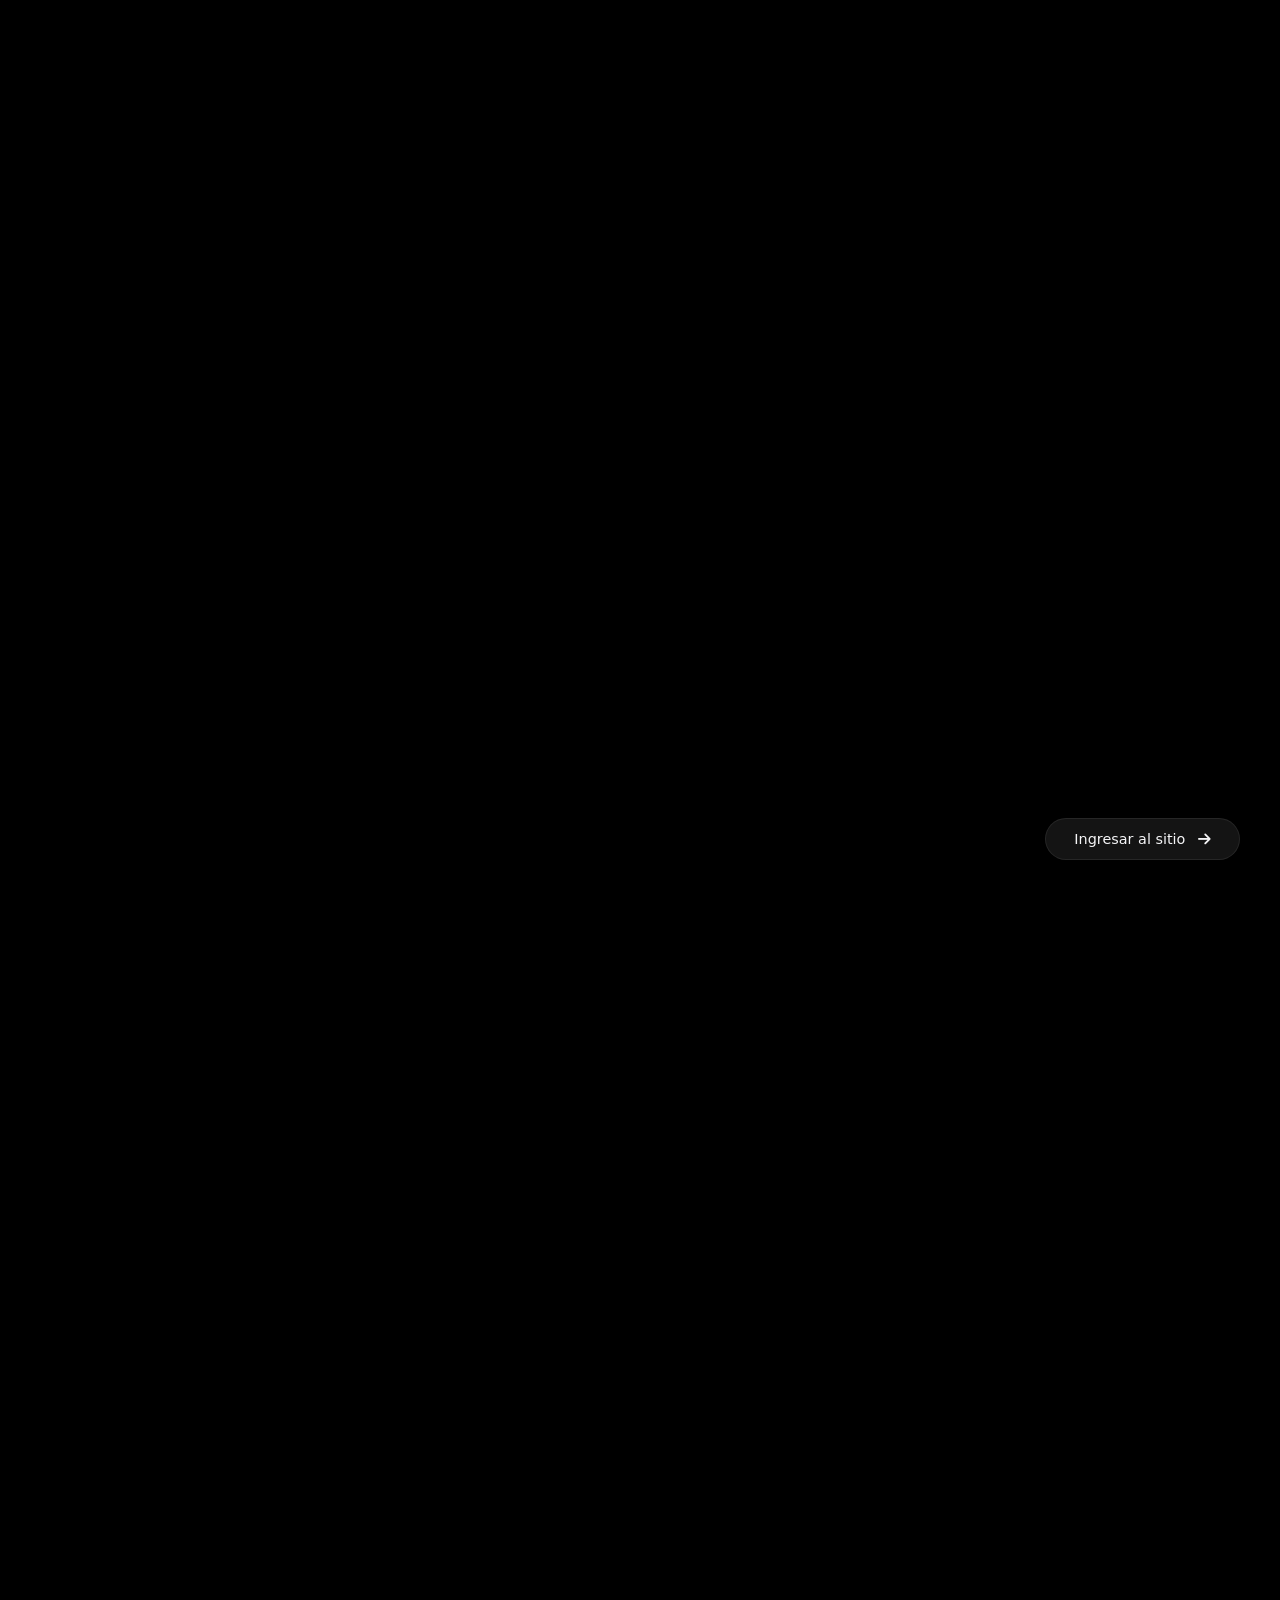
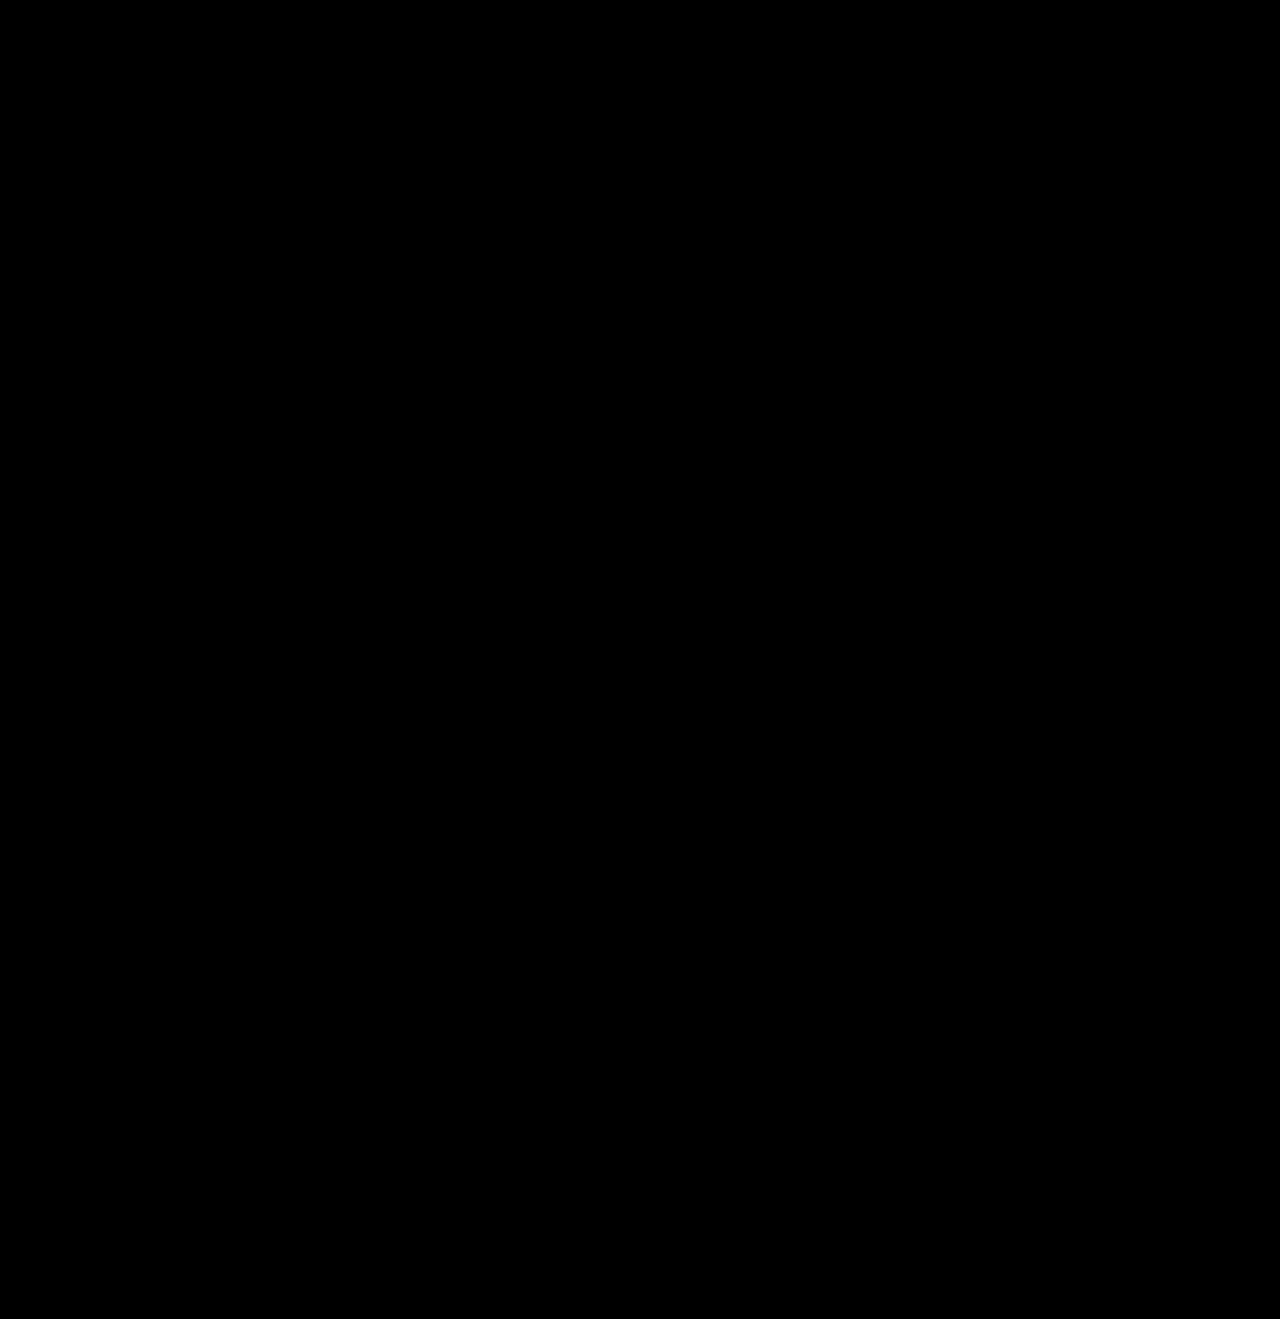
==== commit 3a76edae: "Actualizacion de catalogo y separacion de admin" ====
--- a/index.html
+++ b/index.html
@@ -61,11 +61,9 @@
                 
                 <!-- Central Navigation Menu (Geist Sans, text-base, text-foreground/90) -->
                 <nav class="main-nav">
-                    <a href="#hero" class="nav-link" id="nav-inicio-link">Inicio</a>
                     <a href="#catalog" class="nav-link" id="nav-catalog-link">Catálogo</a>
                     <a href="#nosotros" class="nav-link" id="nav-nosotros-link">Nosotros</a>
                     <a href="#advisor-anchor" class="nav-link" id="nav-advisor-link">Learning</a>
-                    <a href="#dashboard" class="nav-link" id="nav-dashboard-link">Dashboard</a>
                 </nav>
 
                 <div class="header-actions">
@@ -336,47 +334,7 @@
             </section>
         </div>
 
-        <!-- DASHBOARD VIEW CONTAINER -->
-        <div id="dashboard-view" class="view-section hidden-view" style="display: none;">
-            <section id="dashboard" class="catalog-section">
-                <div class="dashboard-header-row" style="display: flex; justify-content: space-between; align-items: center; margin-bottom: 2.5rem;">
-                    <h2 class="section-title" style="margin-bottom: 0;">Panel de Control Core</h2>
-                    <div style="display: flex; gap: 12px;">
-                        <button class="btn-admin" id="dashboard-add-product-btn">
-                            <i class="fa-solid fa-plus"></i> Agregar Producto
-                        </button>
-                        <button class="btn-admin" id="dashboard-export-excel-btn">
-                            <i class="fa-solid fa-file-excel"></i> Exportar a Excel
-                        </button>
-                    </div>
-                </div>
-
-                <!-- Dashboard Filter/Search -->
-                <div class="search-bar-container" style="margin-bottom: 2rem;">
-                    <i class="fa-solid fa-magnifying-glass search-icon"></i>
-                    <input type="text" id="dashboard-search" placeholder="Buscar por ID, marca, modelo o especificaciones...">
-                </div>
-
-                <!-- Admin Products Table -->
-                <div class="admin-table-wrapper" style="overflow-x: auto; background: var(--bg-card); border: 1px solid var(--border-color); border-radius: 18px; padding: 24px; backdrop-filter: blur(20px);">
-                    <table class="admin-table" style="width: 100%; border-collapse: collapse; text-align: left;">
-                        <thead>
-                            <tr style="border-bottom: 1px solid var(--border-color); color: var(--text-secondary); font-size: 0.85rem; text-transform: uppercase; letter-spacing: 0.05em;">
-                                <th style="padding: 12px 8px;">ID</th>
-                                <th style="padding: 12px 8px;">Marca</th>
-                                <th style="padding: 12px 8px;">Modelo</th>
-                                <th style="padding: 12px 8px;">Categoría</th>
-                                <th style="padding: 12px 8px;">Costo USD</th>
-                                <th style="padding: 12px 8px; text-align: right;">Acciones</th>
-                            </tr>
-                        </thead>
-                        <tbody id="dashboard-products-tbody">
-                            <!-- Loaded dynamically -->
-                        </tbody>
-                    </table>
-                </div>
-            </section>
-        </div>
+
 
         <!-- Anchor for learning link -->
         <div id="advisor-anchor"></div>
@@ -396,7 +354,6 @@
                     <a href="#hero" id="footer-inicio-link">Inicio</a>
                     <a href="#catalog" id="footer-catalog-link">Catálogo</a>
                     <a href="#nosotros" id="footer-nosotros-link">Nosotros</a>
-                    <a href="#dashboard" id="footer-dashboard-link">Dashboard</a>
                 </div>
                 <div class="footer-contact">
                     <h4>Contacto & Ventas</h4>
@@ -493,105 +450,7 @@
             </div>
         </div>
 
-        <!-- DASHBOARD EDIT MODAL -->
-        <div id="dashboard-edit-modal" class="modal-overlay">
-            <div class="modal-content settings-modal-content" style="max-width: 600px;">
-                <div class="modal-header">
-                    <h2 id="edit-modal-title"><i class="fa-solid fa-pen-to-square"></i> Editar Producto</h2>
-                    <button class="modal-close" id="close-edit-modal-btn"><i class="fa-solid fa-xmark"></i></button>
-                </div>
-                <div class="modal-body" style="max-height: 70vh; overflow-y: auto; padding-right: 10px;">
-                    <form id="edit-product-form">
-                        <input type="hidden" id="edit-product-id">
-                        
-                        <div class="input-group">
-                            <label for="edit-product-name">Nombre / Modelo Completo:</label>
-                            <input type="text" id="edit-product-name" required placeholder="Notebook Gamer HP Victus...">
-                        </div>
-                        
-                        <div style="display: grid; grid-template-columns: 1fr 1fr; gap: 16px;">
-                            <div class="input-group">
-                                <label for="edit-product-brand">Marca:</label>
-                                <input type="text" id="edit-product-brand" required placeholder="HP, Apple, ASUS...">
-                            </div>
-                            <div class="input-group">
-                                <label for="edit-product-price">Costo Proveedor (USD):</label>
-                                <input type="number" id="edit-product-price" step="0.01" required placeholder="789.00">
-                            </div>
-                        </div>
-
-                        <div style="display: grid; grid-template-columns: 1fr 1fr; gap: 16px;">
-                            <div class="input-group">
-                                <label for="edit-product-category">Categoría (Perfil):</label>
-                                <select id="edit-product-category" required style="width: 100%; background: rgba(255,255,255,0.04); border: 1px solid var(--border-color); color: var(--text-primary); padding: 12px; border-radius: 12px; font-family: var(--font-body); outline: none;">
-                                    <option value="gaming" style="background:#0b0b0c;">Gaming</option>
-                                    <option value="productivity" style="background:#0b0b0c;">Productividad</option>
-                                    <option value="design" style="background:#0b0b0c;">Diseño</option>
-                                    <option value="office" style="background:#0b0b0c;">Oficina</option>
-                                </select>
-                            </div>
-                            <div class="input-group">
-                                <label for="edit-product-type">Tipo de Equipo:</label>
-                                <select id="edit-product-type" required style="width: 100%; background: rgba(255,255,255,0.04); border: 1px solid var(--border-color); color: var(--text-primary); padding: 12px; border-radius: 12px; font-family: var(--font-body); outline: none;">
-                                    <option value="notebook" style="background:#0b0b0c;">Notebook</option>
-                                    <option value="desktop" style="background:#0b0b0c;">PC Escritorio</option>
-                                </select>
-                            </div>
-                        </div>
-
-                        <h3 class="filter-label" style="margin-top: 1.5rem; margin-bottom: 0.5rem; border-bottom: 1px solid var(--border-color); padding-bottom: 4px;">Especificaciones Técnicas</h3>
-                        
-                        <div style="display: grid; grid-template-columns: 1fr 1fr; gap: 16px;">
-                            <div class="input-group">
-                                <label for="edit-product-cpu">CPU:</label>
-                                <input type="text" id="edit-product-cpu" required placeholder="AMD Ryzen 7 7445HS">
-                            </div>
-                            <div class="input-group">
-                                <label for="edit-product-ram">RAM:</label>
-                                <input type="text" id="edit-product-ram" required placeholder="16 GB DDR5">
-                            </div>
-                        </div>
-
-                        <div style="display: grid; grid-template-columns: 1fr 1fr; gap: 16px;">
-                            <div class="input-group">
-                                <label for="edit-product-ssd">SSD / Almacenamiento:</label>
-                                <input type="text" id="edit-product-ssd" required placeholder="512 GB NVMe SSD">
-                            </div>
-                            <div class="input-group">
-                                <label for="edit-product-screen">Pantalla / Gabinete:</label>
-                                <input type="text" id="edit-product-screen" required placeholder="15.6&quot; FHD IPS 144Hz">
-                            </div>
-                        </div>
-
-                        <div style="display: grid; grid-template-columns: 1fr 1fr; gap: 16px;">
-                            <div class="input-group">
-                                <label for="edit-product-gpu">GPU / Gráficos:</label>
-                                <input type="text" id="edit-product-gpu" required placeholder="RTX 4050 6GB">
-                            </div>
-                            <div class="input-group">
-                                <label for="edit-product-os">Sistema Operativo:</label>
-                                <input type="text" id="edit-product-os" required placeholder="Windows 11 Home">
-                            </div>
-                        </div>
-
-                        <h3 class="filter-label" style="margin-top: 1.5rem; margin-bottom: 0.5rem; border-bottom: 1px solid var(--border-color); padding-bottom: 4px;">Imágenes</h3>
-                        
-                        <div class="input-group">
-                            <label>Imagen del Producto:</label>
-                            <input type="file" id="edit-product-file" accept="image/*" style="margin-bottom: 10px;">
-                            <div id="edit-product-image-preview-container" style="width: 120px; height: 120px; border: 1px dashed var(--border-color); border-radius: 12px; display: flex; align-items: center; justify-content: center; overflow: hidden; background: rgba(0,0,0,0.2);">
-                                <img id="edit-product-image-preview" src="" alt="Previsualización" style="max-width: 100%; max-height: 100%; object-fit: contain; display: none;">
-                                <span id="edit-product-image-placeholder" style="font-size: 0.8rem; color: var(--text-muted);">Sin Imagen</span>
-                            </div>
-                        </div>
-                    </form>
-                </div>
-                <div class="modal-footer">
-                    <button class="btn btn-secondary" id="cancel-edit-modal-btn">Cancelar</button>
-                    <button class="btn btn-primary" id="save-product-btn">Guardar Cambios</button>
-                </div>
-            </div>
-        </div>
+
 
     </div>
 
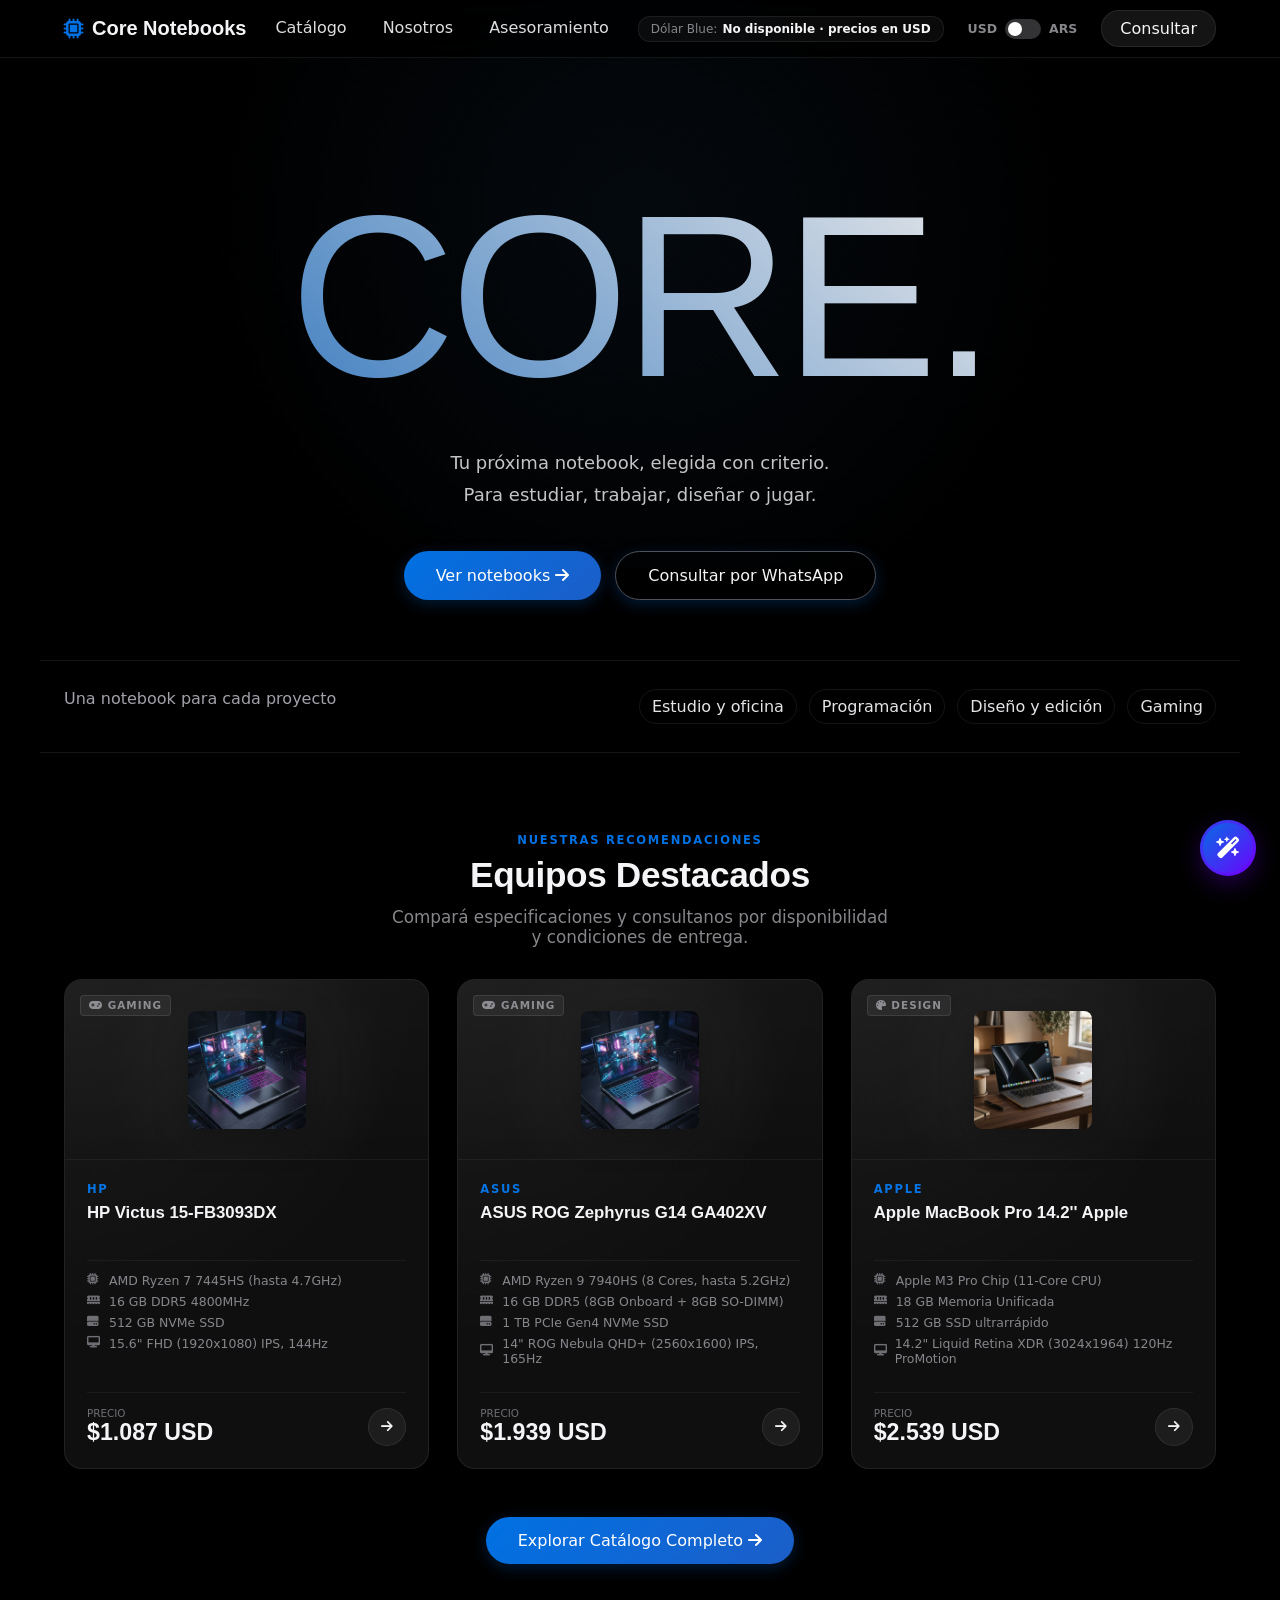
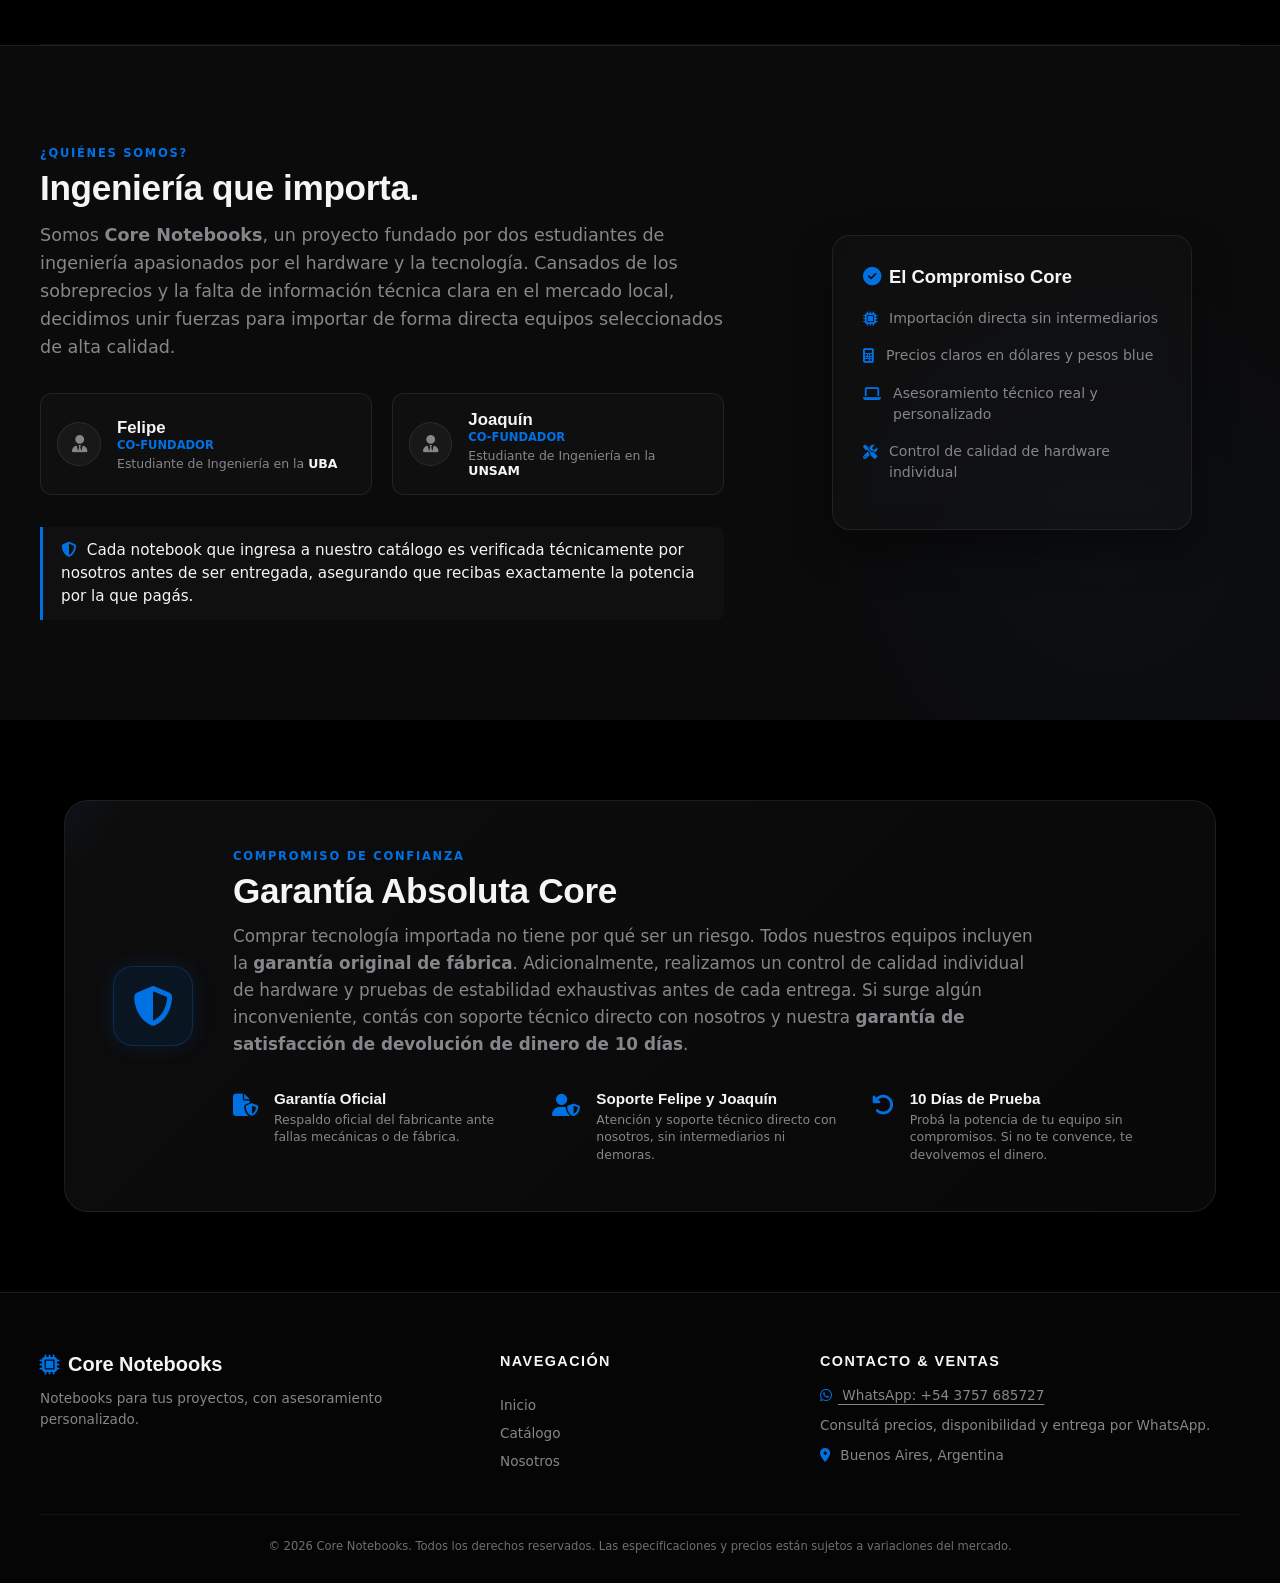
==== commit 1e0e46ab: "Improve storefront navigation, contact and catalog guidance" ====
--- a/index.html
+++ b/index.html
@@ -3,7 +3,9 @@
 <head>
     <meta charset="UTF-8">
     <meta name="viewport" content="width=device-width, initial-scale=1.0">
-    <title>Core Notebooks | Minimalist Premium Technology</title>
+    <title>Core Notebooks | Notebooks para estudiar, trabajar y jugar</title>
+    <meta name="description" content="Compará notebooks para estudio, programación, diseño y gaming. Consultá precios y disponibilidad por WhatsApp con Core Notebooks.">
+    <meta name="theme-color" content="#09090b">
     
     <!-- Fontshare CDN: Imports General Sans (weights 400, 500, 600, 700) and Geist (weights 400, 500, 600, 700) -->
     <link href="https://api.fontshare.com/v2/css?f[]=general-sans@400,500,600,700&f[]=geist@400,500,600,700&display=swap" rel="stylesheet">
@@ -16,40 +18,8 @@
 </head>
 <body>
 
-    <!-- SECTION 1: CINEMATIC FULLSCREEN INTRO OVERLAY -->
-    <div id="intro-overlay" class="intro-active">
-        <!-- Fullscreen Video -->
-        <video id="intro-video" preload="auto" playsinline muted>
-            <source src="intro.mp4" type="video/mp4">
-        </video>
-
-        <!-- Intro Text Overlay (fades in cinematically on top of video) -->
-        <div id="intro-text-wrapper">
-            <p class="intro-subtext animate-sub">INGENIERÍA A TU SERVICIO</p>
-            <h1 class="intro-title animate-title">CORE NOTEBOOKS</h1>
-            <p class="intro-description animate-desc">Importación directa de tecnología premium</p>
-        </div>
-
-        <!-- 3D Laptop Fallback Animation (shown only if video fails) -->
-        <div id="laptop-fallback" class="laptop-3d" style="display: none;">
-            <div class="keyboard-base"></div>
-            <div class="lid-hinge">
-                <div class="screen-lid">
-                    <div class="screen-content">
-                        <div class="core-logo-glow">
-                            <i class="fa-solid fa-microchip logo-icon"></i>
-                            <span>CORE</span>
-                        </div>
-                    </div>
-                </div>
-            </div>
-        </div>
-
-        <button id="skip-intro-btn" class="skip-btn">Ingresar al sitio <i class="fa-solid fa-arrow-right"></i></button>
-    </div>
-
     <!-- SECTION 2: MAIN SITE CONTAINER -->
-    <div id="app-container" class="app-hidden">
+    <div id="app-container" class="app-visible">
         
         <!-- HEADER / NAVIGATION -->
         <header class="main-header">
@@ -60,15 +30,15 @@
                 </a>
                 
                 <!-- Central Navigation Menu (Geist Sans, text-base, text-foreground/90) -->
-                <nav class="main-nav">
+                <nav class="main-nav" id="main-nav" aria-label="Navegación principal">
                     <a href="#catalog" class="nav-link" id="nav-catalog-link">Catálogo</a>
                     <a href="#nosotros" class="nav-link" id="nav-nosotros-link">Nosotros</a>
-                    <a href="#advisor-anchor" class="nav-link" id="nav-advisor-link">Learning</a>
+                    <a href="#advisor-anchor" class="nav-link" id="nav-advisor-link">Asesoramiento</a>
                 </nav>
 
                 <div class="header-actions">
                     <!-- Live exchange rate display -->
-                    <div class="exchange-rate-badge" id="rate-badge" title="Cotización Dólar Blue (Live)">
+                    <div class="exchange-rate-badge" id="rate-badge" title="Cotización de referencia del dólar blue">
                         <span>Dólar Blue: </span>
                         <strong id="blue-rate-value">Cargando...</strong>
                     </div>
@@ -77,23 +47,18 @@
                     <div class="currency-switch-container">
                         <span class="currency-label">USD</span>
                         <label class="switch">
-                            <input type="checkbox" id="currency-toggle">
+                            <input type="checkbox" id="currency-toggle" aria-label="Mostrar precios en pesos" disabled>
                             <span class="slider round"></span>
                         </label>
                         <span class="currency-label highlight-ars">ARS</span>
                     </div>
 
-                    <!-- Config Settings Button -->
-                    <button class="settings-btn" id="open-settings-btn" title="Configurar API Key">
-                        <i class="fa-solid fa-gear"></i>
-                    </button>
-
                     <!-- "Sign Up" button on the right (Geist Sans, text-base, font-normal) -->
-                    <button class="btn-signup" id="signup-btn">Sign Up</button>
+                    <button class="btn-signup" id="signup-btn">Consultar</button>
                 </div>
 
                 <!-- Mobile Menu Toggle -->
-                <button class="mobile-menu-toggle" id="menu-toggle">
+                <button class="mobile-menu-toggle" id="menu-toggle" aria-label="Abrir menú" aria-controls="main-nav" aria-expanded="false">
                     <i class="fa-solid fa-bars"></i>
                 </button>
             </div>
@@ -110,47 +75,20 @@
                     
                     <!-- Subtext: Centered, Geist Sans, text-lg, leading-8, opacity-80, split in 2 lines -->
                     <p class="hero-subtext-desc">
-                        The most powerful hardware ever deployed<br/>for engineering and development.
+                        Tu próxima notebook, elegida con criterio.<br/>Para estudiar, trabajar, diseñar o jugar.
                     </p>
                     
                     <!-- Action Button: Geist Sans, text-base, font-normal -->
                     <div class="hero-ctas">
-                        <button class="btn-cta" id="hero-schedule-btn">Schedule a Consult</button>
-                    </div>
-                </div>
-            </section>
-
-            <!-- SOCIAL PROOF / MARQUEE SECTION -->
-            <section class="social-proof-section">
-                <div class="social-proof-container">
-                    <!-- Left Intro Text: Geist Sans, text-sm, text-foreground/50, whitespace-nowrap, split in 2 lines -->
-                    <div class="social-proof-intro">
-                        Relied on by brands<br/>across the globe
-                    </div>
-                    
-                    <!-- Right Brand Marquee: Geist Sans, text-base, font-semibold -->
-                    <div class="brand-marquee-container">
-                        <div class="brand-marquee-track">
-                            <span class="brand-item">Vortex</span>
-                            <span class="brand-item">Nimbus</span>
-                            <span class="brand-item">Prysma</span>
-                            <span class="brand-item">Aero</span>
-                            <span class="brand-item">Apex</span>
-                            <span class="brand-item">Spectra</span>
-                            <span class="brand-item">Nova</span>
-                            <span class="brand-item">Aura</span>
-                            <!-- Repeat items to create endless scroll loop -->
-                            <span class="brand-item">Vortex</span>
-                            <span class="brand-item">Nimbus</span>
-                            <span class="brand-item">Prysma</span>
-                            <span class="brand-item">Aero</span>
-                            <span class="brand-item">Apex</span>
-                            <span class="brand-item">Spectra</span>
-                            <span class="brand-item">Nova</span>
-                            <span class="brand-item">Aura</span>
-                        </div>
-                    </div>
-                </div>
+                        <button class="btn-cta" id="hero-catalog-btn">Ver notebooks <i class="fa-solid fa-arrow-right" aria-hidden="true"></i></button>
+                        <button class="btn-cta btn-cta-secondary" id="hero-schedule-btn">Consultar por WhatsApp</button>
+                    </div>
+                </div>
+            </section>
+
+            <section class="use-cases" aria-label="Encontrá tu notebook según el uso">
+                <span>Una notebook para cada proyecto</span>
+                <div><span>Estudio y oficina</span><span>Programación</span><span>Diseño y edición</span><span>Gaming</span></div>
             </section>
 
             <!-- FEATURED PRODUCTS SECTION -->
@@ -158,7 +96,7 @@
                 <div class="section-header">
                     <span class="section-tag">Nuestras Recomendaciones</span>
                     <h2 class="section-title">Equipos Destacados</h2>
-                    <p class="section-subtitle">Una selección de hardware de alta gama recomendado por ingenieros.</p>
+                    <p class="section-subtitle">Compará especificaciones y consultanos por disponibilidad y condiciones de entrega.</p>
                 </div>
                 <div id="featured-grid" class="products-grid">
                     <!-- Rendered dynamically -->
@@ -347,7 +285,7 @@
                         <i class="fa-solid fa-microchip"></i>
                         <span>Core Notebooks</span>
                     </div>
-                    <p>Tecnología premium directa al usuario. Elegida por ingenieros.</p>
+                    <p>Notebooks para tus proyectos, con asesoramiento personalizado.</p>
                 </div>
                 <div class="footer-links">
                     <h4>Navegación</h4>
@@ -357,8 +295,8 @@
                 </div>
                 <div class="footer-contact">
                     <h4>Contacto & Ventas</h4>
-                    <p><i class="fa-brands fa-whatsapp text-accent"></i> WhatsApp: +54 9 11 3456-7890</p>
-                    <p><i class="fa-solid fa-envelope text-accent"></i> ventas@corenotebooks.com</p>
+                    <p><a href="https://wa.me/543757685727" target="_blank" rel="noopener noreferrer"><i class="fa-brands fa-whatsapp text-accent" aria-hidden="true"></i> WhatsApp: +54 3757 685727</a></p>
+                    <p>Consultá precios, disponibilidad y entrega por WhatsApp.</p>
                     <p><i class="fa-solid fa-location-dot text-accent"></i> Buenos Aires, Argentina</p>
                 </div>
             </div>
@@ -370,10 +308,10 @@
         <!-- GEMINI AI FLOATING WIDGET -->
         <div id="ai-advisor-widget">
             <!-- Floating Bubble -->
-            <button id="ai-bubble-trigger" class="ai-bubble" title="Preguntale a nuestro Asesor AI">
+            <button id="ai-bubble-trigger" class="ai-bubble" title="Abrir asesor del catálogo">
                 <div class="pulse-ring"></div>
                 <i class="fa-solid fa-wand-magic-sparkles"></i>
-                <span class="bubble-tooltip">¿Buscás laptop? Ayuda AI</span>
+                <span class="bubble-tooltip">Ayuda para elegir</span>
             </button>
 
             <!-- Chat Panel Slide-out -->
@@ -384,17 +322,17 @@
                             <i class="fa-solid fa-brain"></i>
                         </div>
                         <div class="ai-details">
-                            <h3>Asesor Core AI</h3>
-                            <span class="ai-status"><span class="status-dot"></span>Online (Gemini 1.5 Flash)</span>
-                        </div>
-                    </div>
-                    <button id="close-chat-btn" class="close-btn"><i class="fa-solid fa-xmark"></i></button>
+                            <h3>Asesor del catálogo</h3>
+                            <span class="ai-status"><span class="status-dot"></span>Guía automática por tipo de uso</span>
+                        </div>
+                    </div>
+                    <button id="close-chat-btn" aria-label="Cerrar asesor" class="close-btn"><i class="fa-solid fa-xmark"></i></button>
                 </div>
 
                 <div class="chat-messages" id="chat-messages-container">
                     <div class="chat-msg ai-msg">
-                        <p>¡Hola! Soy tu <strong>Asesor Core AI</strong> de notebooks. 💻🧠</p>
-                        <p>Estoy conectado al catálogo de Core Notebooks para recomendarte el equipo exacto que necesitás. Contame: ¿para qué vas a usar la notebook (estudiar, gaming, diseño, oficina)? ¿Y cuál es tu presupuesto estimado?</p>
+                        <p>¡Hola! Soy tu <strong>Asesor del catálogo</strong> de notebooks. 💻🧠</p>
+                        <p>Te muestro opciones del catálogo según el uso que elijas. Podés seleccionar estudio, gaming, programación o diseño. Para confirmar presupuesto y disponibilidad, consultanos por WhatsApp.</p>
                     </div>
                 </div>
 
@@ -405,38 +343,8 @@
                 </div>
 
                 <div class="chat-input-area">
-                    <textarea id="chat-input" placeholder="Preguntame lo que quieras..." rows="1"></textarea>
-                    <button id="send-chat-btn" class="send-btn" disabled><i class="fa-solid fa-paper-plane"></i></button>
-                </div>
-            </div>
-        </div>
-
-        <!-- SETTINGS MODAL (Gemini API Key configuration) -->
-        <div id="settings-modal" class="modal-overlay">
-            <div class="modal-content settings-modal-content">
-                <div class="modal-header">
-                    <h2><i class="fa-solid fa-gear"></i> Configuración del Asesor AI</h2>
-                    <button class="modal-close" id="close-settings-btn"><i class="fa-solid fa-xmark"></i></button>
-                </div>
-                <div class="modal-body">
-                    <p>Para habilitar el <strong>Asesor Core AI</strong> interactivo en esta computadora, es necesario ingresar tu API Key de Gemini (Google AI Studio). La key se guarda de forma segura únicamente en tu navegador (`localStorage`).</p>
-                    
-                    <div class="input-group">
-                        <label for="gemini-api-key">Gemini API Key:</label>
-                        <div class="password-input-wrapper">
-                            <input type="password" id="gemini-api-key" placeholder="AIzaSy...">
-                            <button id="toggle-key-visibility" class="view-key-btn"><i class="fa-solid fa-eye"></i></button>
-                        </div>
-                        <span class="input-helper">¿No tenés una API Key? Podés obtener una gratis en <a href="https://aistudio.google.com/" target="_blank">Google AI Studio</a>.</span>
-                    </div>
-
-                    <div class="key-status-badge idel-status" id="key-status">
-                        <i class="fa-solid fa-circle-question"></i> API Key no configurada. El asesor AI funcionará con respuestas de simulación locales.
-                    </div>
-                </div>
-                <div class="modal-footer">
-                    <button class="btn btn-secondary" id="clear-settings-btn">Borrar Key</button>
-                    <button class="btn btn-primary" id="save-settings-btn">Guardar Cambios</button>
+                    <textarea id="chat-input" aria-label="Contanos para qué usarías la notebook" placeholder="Preguntame lo que quieras..." rows="1"></textarea>
+                    <button id="send-chat-btn" aria-label="Enviar consulta al asesor" class="send-btn" disabled><i class="fa-solid fa-paper-plane"></i></button>
                 </div>
             </div>
         </div>
--- a/style.css
+++ b/style.css
@@ -1497,15 +1497,24 @@
 }
 
 .btn-wsp {
-    background-color: var(--accent-green);
+    background: linear-gradient(135deg, #25D366 0%, #128C7E 100%);
     color: white;
     font-weight: 600;
+    border-radius: 30px;
+    padding: 12px 28px;
+    border: none;
+    box-shadow: 0 4px 15px rgba(37, 211, 102, 0.2);
+    display: inline-flex;
+    align-items: center;
+    justify-content: center;
+    transition: all 0.3s cubic-bezier(0.4, 0, 0.2, 1);
 }
 
 .btn-wsp:hover {
-    background-color: var(--accent-green-hover);
-    box-shadow: 0 0 20px rgba(37, 211, 102, 0.3);
-    transform: translateY(-2px);
+    background: linear-gradient(135deg, #2ae06f 0%, #149c8c 100%);
+    box-shadow: 0 8px 24px rgba(37, 211, 102, 0.4);
+    transform: translateY(-3px) scale(1.02);
+    color: white;
 }
 
 .btn-wsp i {
@@ -2217,3 +2226,84 @@
     background: var(--text-primary);
     color: var(--bg-black);
 }
+
+/* Internal Pricing Config and Visibility Styles */
+.config-section-card {
+    background: var(--bg-card);
+    border: 1px solid var(--border-color);
+    border-radius: 18px;
+    padding: 24px;
+    margin-bottom: 2rem;
+    backdrop-filter: blur(20px);
+}
+
+.config-form-grid {
+    display: grid;
+    grid-template-columns: repeat(auto-fit, minmax(200px, 1fr));
+    gap: 20px;
+    align-items: flex-end;
+}
+
+.status-badge {
+    display: inline-flex;
+    align-items: center;
+    gap: 6px;
+    font-size: 0.75rem;
+    font-weight: 600;
+    padding: 4px 10px;
+    border-radius: 12px;
+    width: fit-content;
+}
+
+.status-published {
+    background: rgba(52, 199, 89, 0.1);
+    color: #34c759;
+    border: 1px solid rgba(52, 199, 89, 0.2);
+}
+
+.status-hidden {
+    background: rgba(255, 59, 48, 0.1);
+    color: #ff3b30;
+    border: 1px solid rgba(255, 59, 48, 0.2);
+}
+
+.checkbox-group {
+    display: flex;
+    align-items: center;
+    gap: 10px;
+    cursor: pointer;
+    user-select: none;
+    margin-top: 10px;
+}
+
+.checkbox-group input[type="checkbox"] {
+    width: 20px;
+    height: 20px;
+    accent-color: var(--accent-blue);
+    cursor: pointer;
+}
+
+/* Clear purchasing paths and compact mobile navigation. */
+.hero-ctas { display:flex; flex-wrap:wrap; justify-content:center; gap:14px; }
+.btn-cta-secondary { background:transparent; color:#f4f4f5; border:1px solid #52525b; }
+.use-cases { max-width:1200px; margin:auto; padding:28px 24px; border-block:1px solid var(--border-color); display:flex; flex-wrap:wrap; gap:20px; justify-content:space-between; color:#a1a1aa; }
+.use-cases div { display:flex; flex-wrap:wrap; gap:12px; }
+.use-cases div span { padding:7px 12px; border:1px solid var(--border-color); border-radius:20px; color:#e4e4e7; }
+.footer-contact a { color:inherit; text-decoration:underline; text-underline-offset:4px; }
+button:focus-visible, a:focus-visible, input:focus-visible { outline:2px solid #60a5fa; outline-offset:4px; }
+@media (max-width:820px) {
+  .exchange-rate-badge { display:none; }
+  .nav-container { gap:12px; padding-inline:16px; }
+  .header-actions { gap:12px; }
+  .brand-logo { font-size:18px; white-space:nowrap; }
+}
+@media (max-width:560px) {
+  .header-actions .btn-signup { display:none; }
+  .currency-switch-container { gap:5px; }
+  .brand-logo { gap:6px; font-size:16px; }
+  .hero-ctas { flex-direction:column; align-items:stretch; }
+  .warranty-card-glass { padding:24px; }
+}
+@media (prefers-reduced-motion:reduce) {
+  *, *::before, *::after { animation:none !important; transition:none !important; scroll-behavior:auto !important; }
+}
